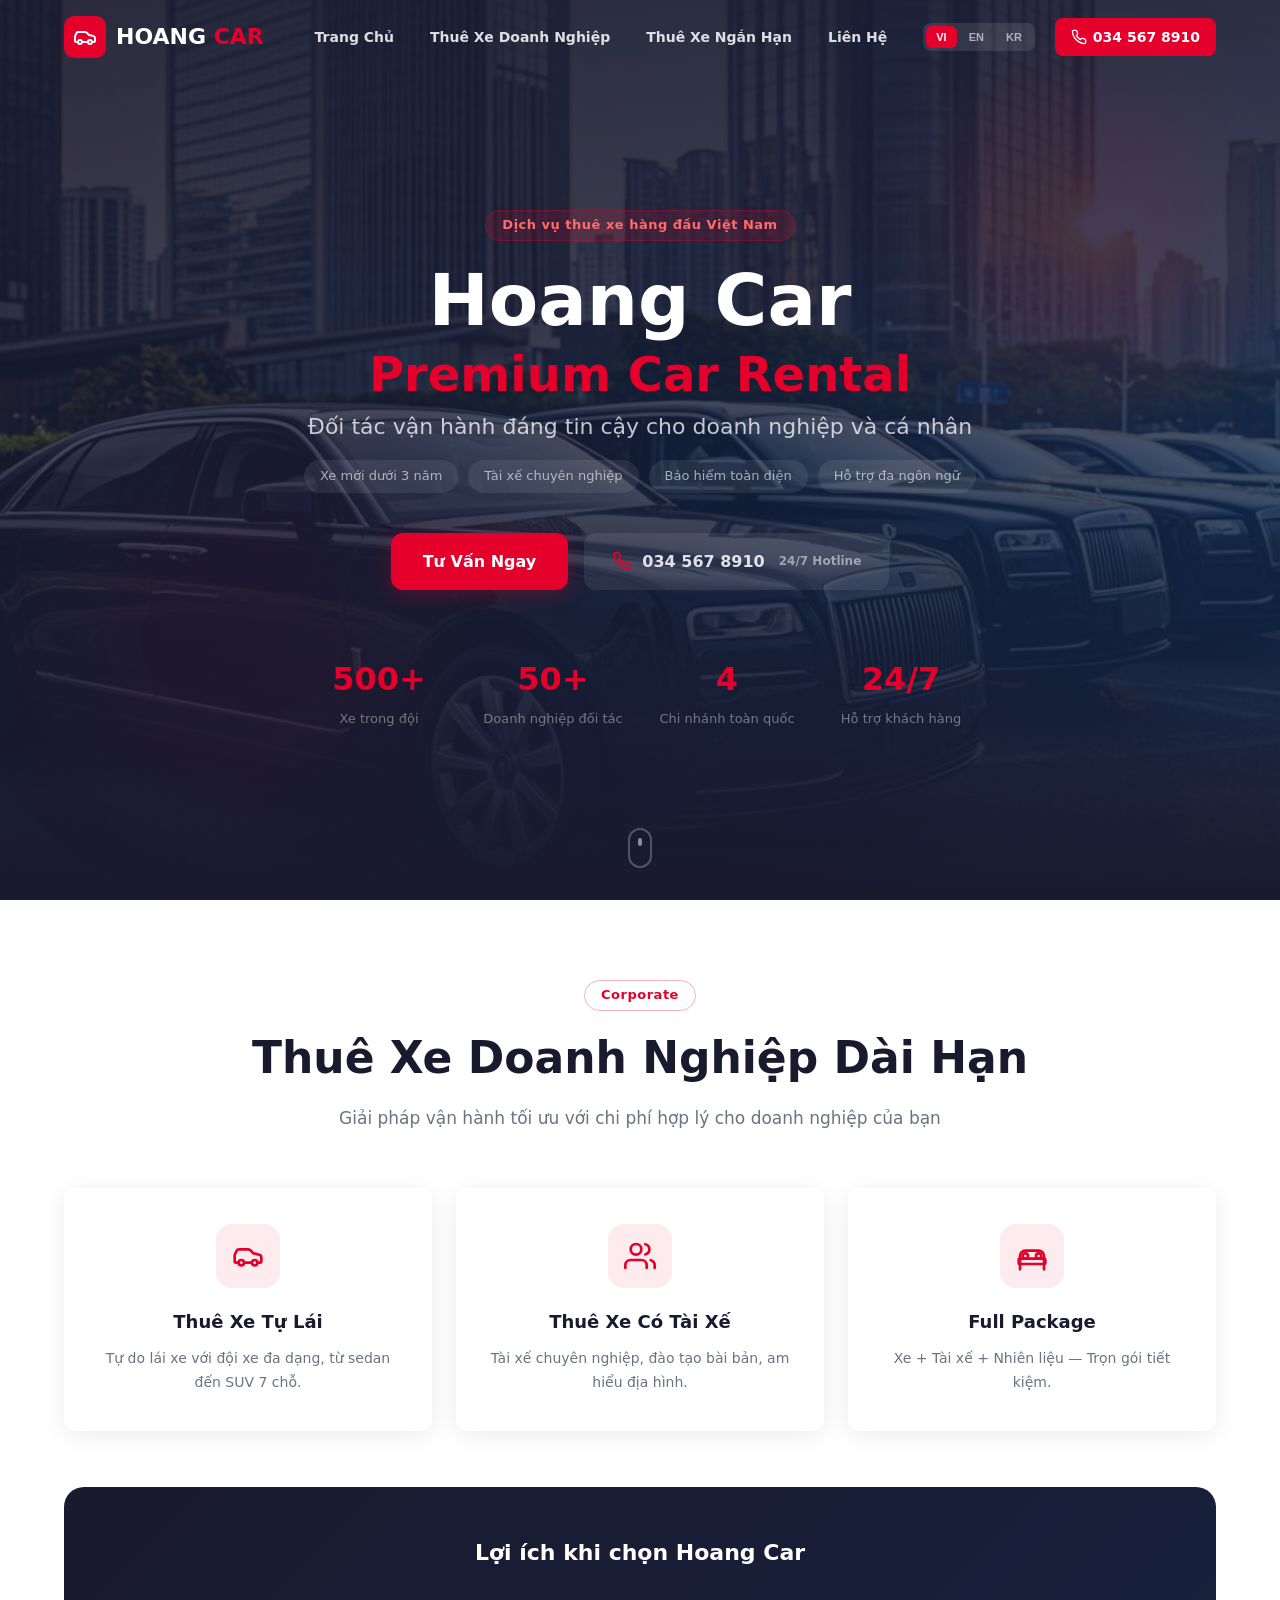
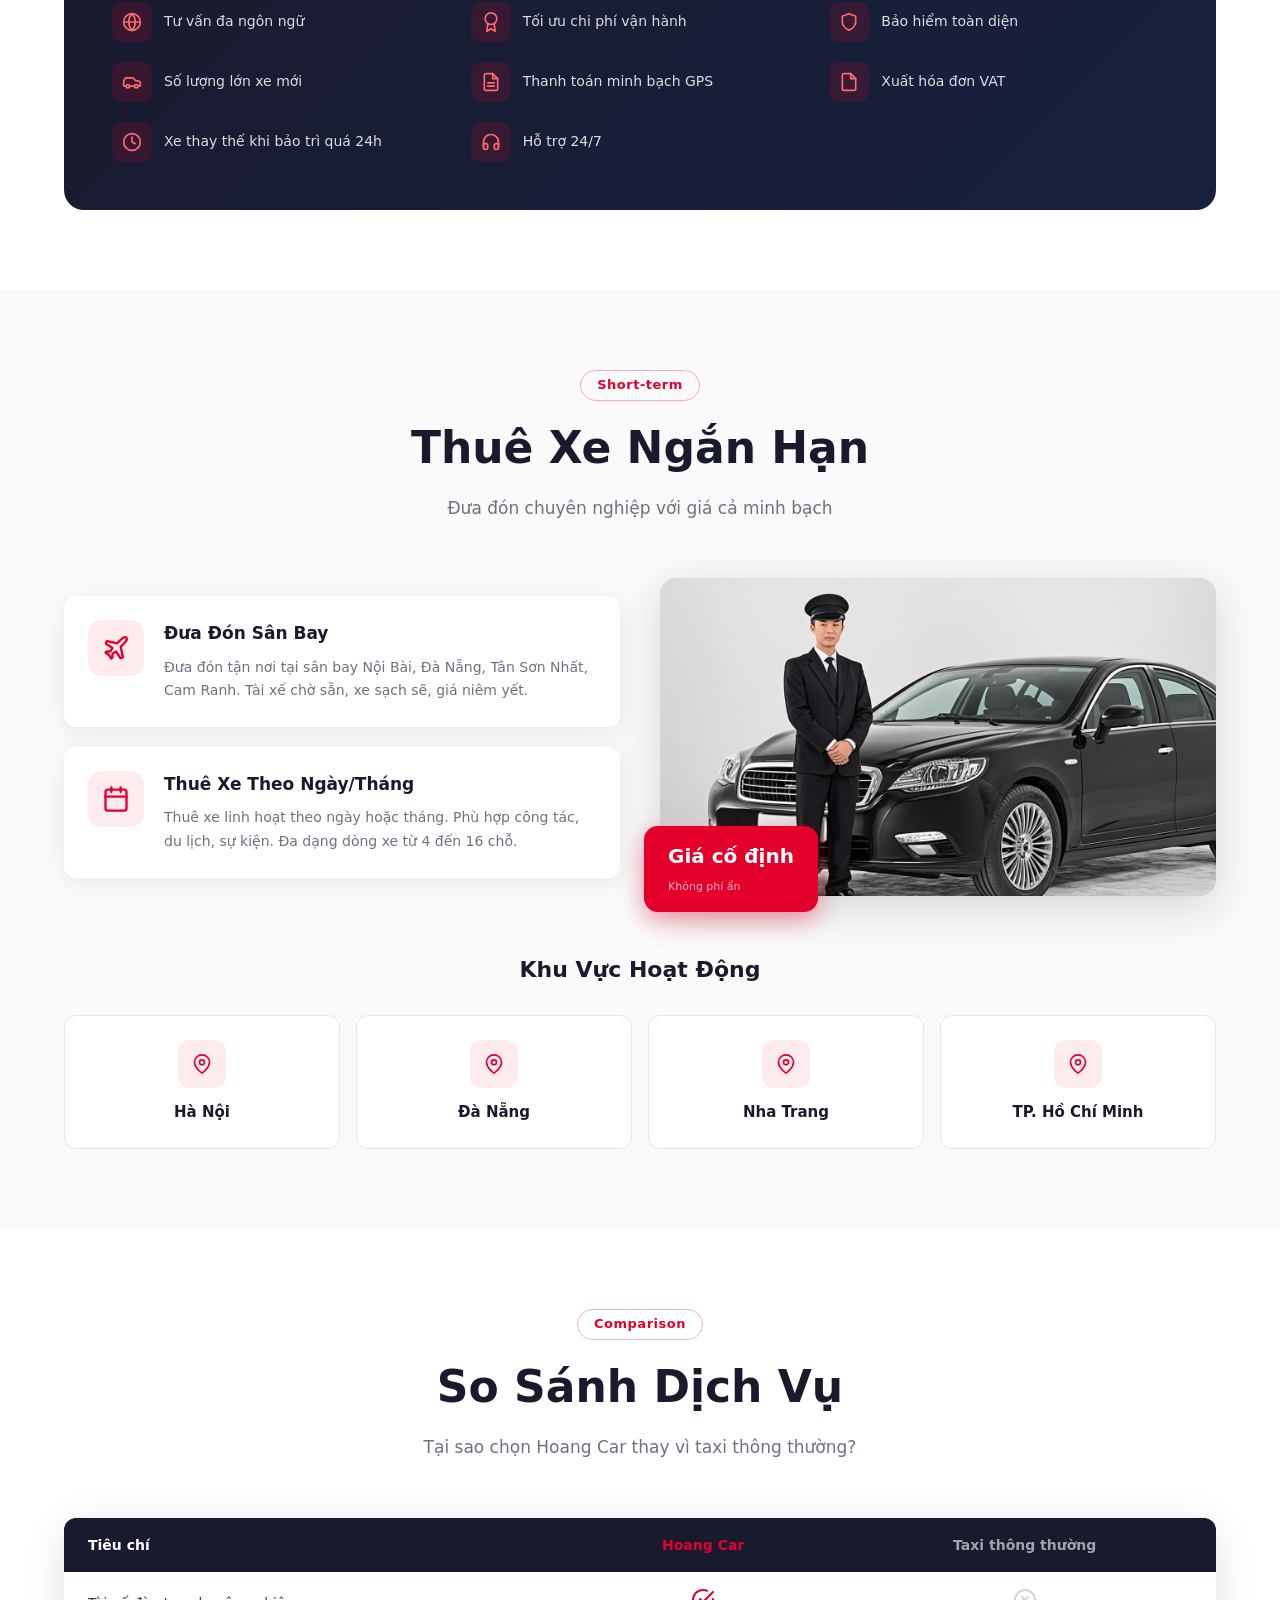
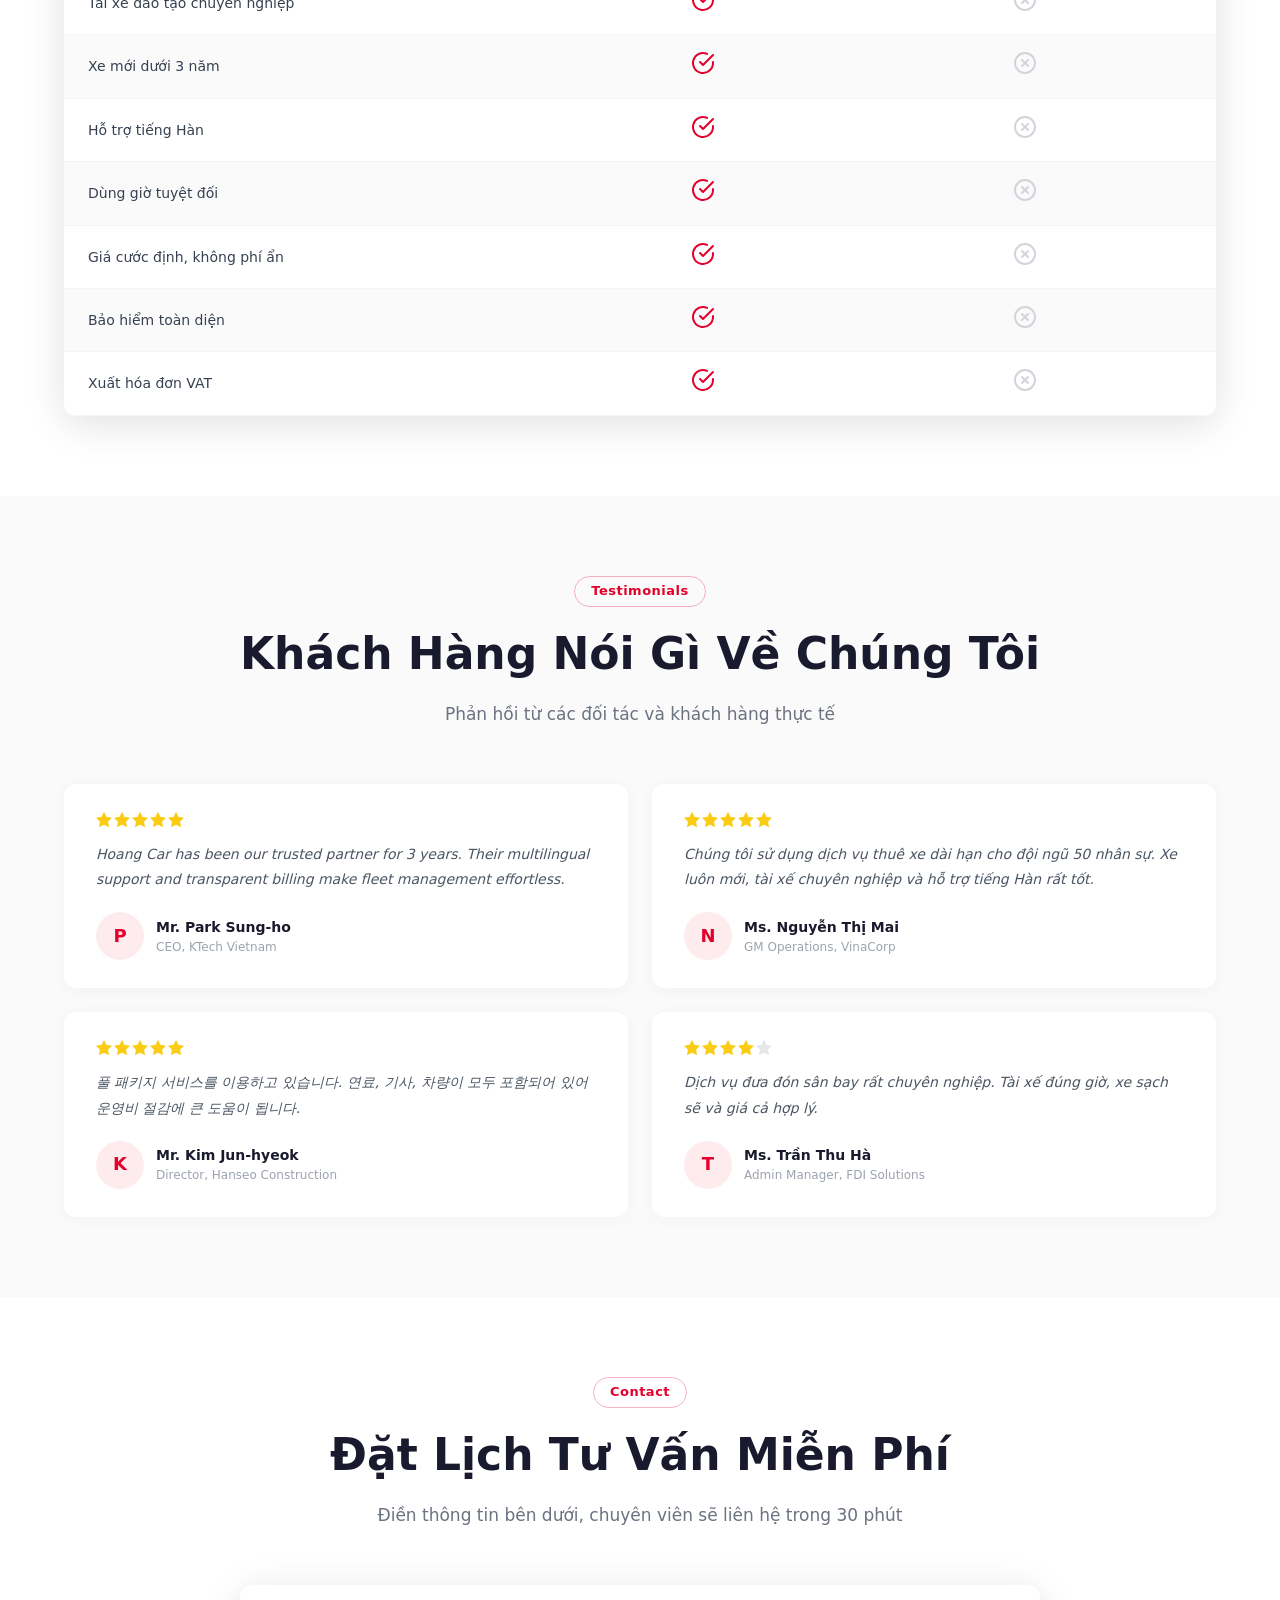
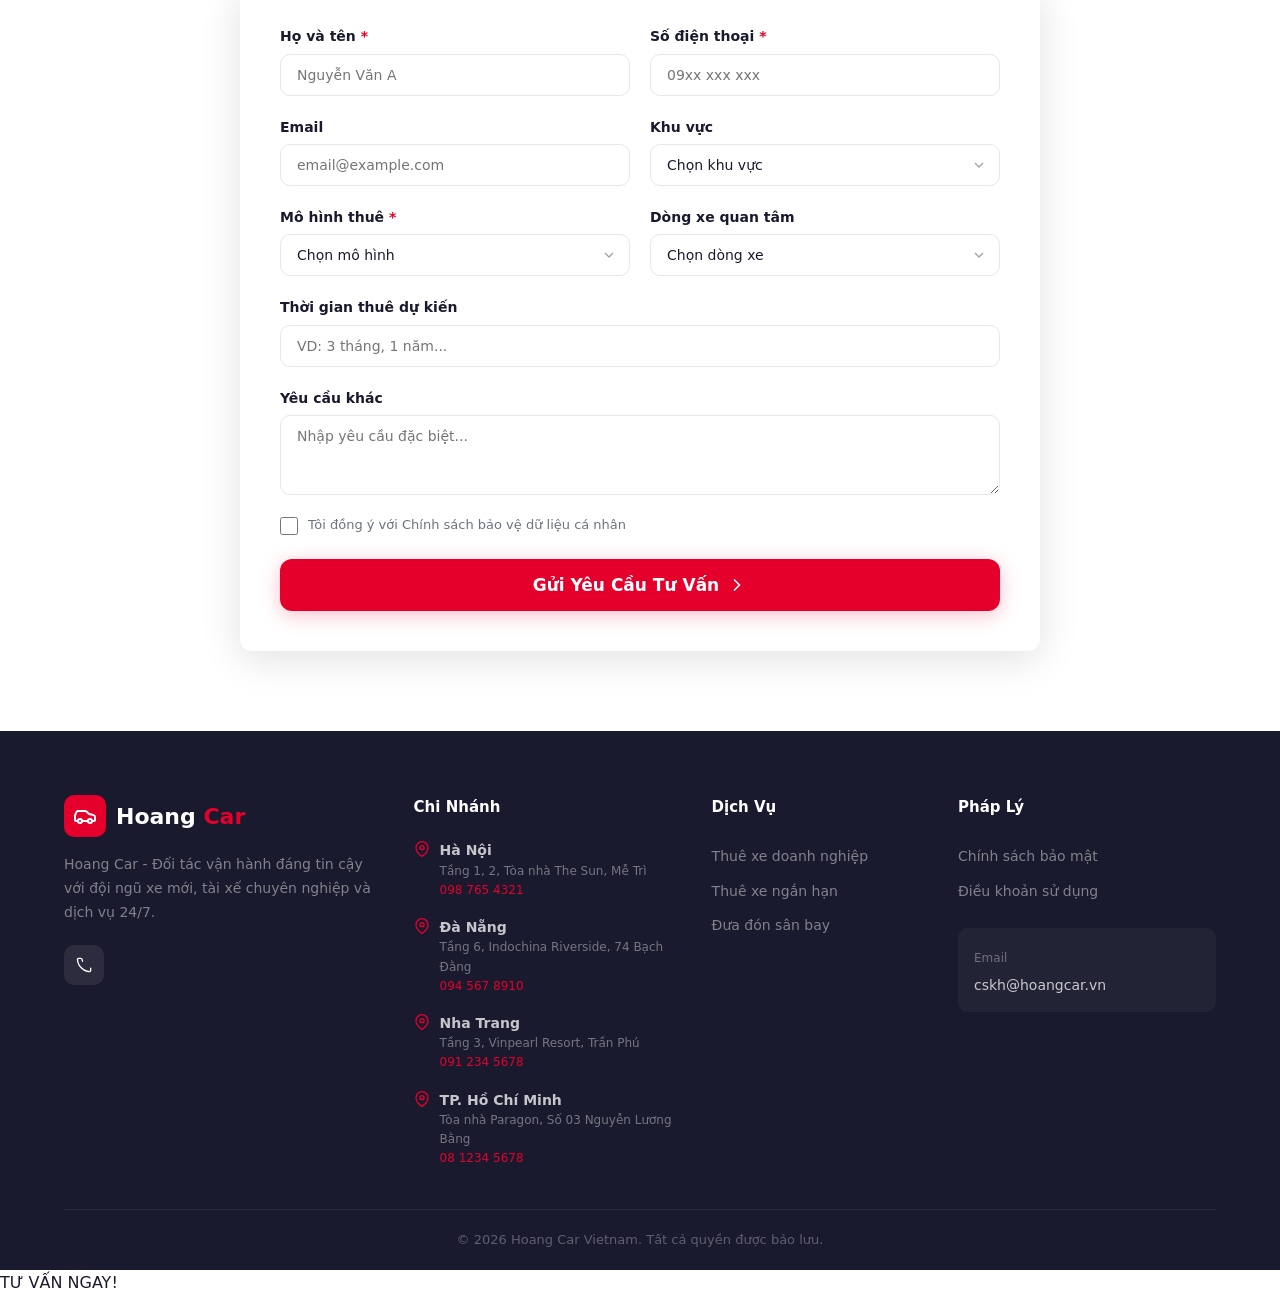
==== index.html @ a0058c01 "first commit" ====
<!DOCTYPE html>
<html lang="vi">
<head>
  <meta charset="UTF-8">
  <meta name="viewport" content="width=device-width, initial-scale=1.0">
  <title>Hoang Car - Dịch Vụ Thuê Xe Chuyên Nghiệp</title>
  <meta name="description" content="Hoang Car cung cấp dịch vụ thuê xe dài hạn và ngắn hạn chuyên nghiệp. Hỗ trợ đa ngôn ngữ, bảo hiểm toàn diện, xe mới dưới 3 năm.">
  <link rel="stylesheet" href="style.css">
</head>
<body>

  <!-- ========== HEADER ========== -->
  <header class="header">
    <div class="container">
      <div class="logo" onclick="window.scrollTo({top:0,behavior:'smooth'})">
        <div class="logo-icon">
          <svg viewBox="0 0 24 24" stroke-width="2" stroke-linecap="round" stroke-linejoin="round"><path d="M19 17h2c.6 0 1-.4 1-1v-3c0-.9-.7-1.7-1.5-1.9C18.7 10.6 16 10 16 10s-1.3-1.4-2.2-2.3c-.5-.4-1.1-.7-1.8-.7H5c-.6 0-1.1.4-1.4.9l-1.4 2.9A3.7 3.7 0 0 0 2 12v4c0 .6.4 1 1 1h2"/><circle cx="7" cy="17" r="2"/><path d="M9 17h6"/><circle cx="17" cy="17" r="2"/></svg>
        </div>
        <div class="logo-text">HOANG <span>CAR</span></div>
      </div>

      <nav class="nav">
        <a href="#hero" id="nav-home">Trang Chủ</a>
        <a href="#corporate" id="nav-corp">Thuê Xe Doanh Nghiệp</a>
        <a href="#short-term" id="nav-short">Thuê Xe Ngắn Hạn</a>
        <a href="#form-section" id="nav-contact">Liên Hệ</a>
        <div class="lang-switch">
          <button class="lang-btn active" data-lang="vi">VI</button>
          <button class="lang-btn" data-lang="en">EN</button>
          <button class="lang-btn" data-lang="kr">KR</button>
        </div>
        <a href="tel:0345678910" class="header-cta">
          <svg viewBox="0 0 24 24" stroke-width="2" stroke-linecap="round" stroke-linejoin="round"><path d="M22 16.92v3a2 2 0 0 1-2.18 2 19.79 19.79 0 0 1-8.63-3.07 19.5 19.5 0 0 1-6-6 19.79 19.79 0 0 1-3.07-8.67A2 2 0 0 1 4.11 2h3a2 2 0 0 1 2 1.72 12.84 12.84 0 0 0 .7 2.81 2 2 0 0 1-.45 2.11L8.09 9.91a16 16 0 0 0 6 6l1.27-1.27a2 2 0 0 1 2.11-.45 12.84 12.84 0 0 0 2.81.7A2 2 0 0 1 22 16.92z"/></svg>
          034 567 8910
        </a>
      </nav>

      <button class="mobile-toggle">
        <svg viewBox="0 0 24 24" stroke-width="2" stroke-linecap="round"><line x1="4" y1="6" x2="20" y2="6"/><line x1="4" y1="12" x2="20" y2="12"/><line x1="4" y1="18" x2="20" y2="18"/></svg>
      </button>
    </div>
    <div class="mobile-menu">
      <a href="#hero">Trang Chủ</a>
      <a href="#corporate">Thuê Xe Doanh Nghiệp</a>
      <a href="#short-term">Thuê Xe Ngắn Hạn</a>
      <a href="#form-section">Liên Hệ</a>
    </div>
  </header>

  <!-- ========== HERO ========== -->
  <section id="hero" class="hero">
    <div class="hero-bg" style="background-image:url('images/hero-bg.png')"></div>
    <div class="hero-overlay"></div>
    <div class="hero-circle1"></div>
    <div class="hero-circle2"></div>

    <div class="hero-content">
      <span class="badge" id="hero-badge">Dịch vụ thuê xe hàng đầu Việt Nam</span>

      <h1 id="hero-title">Hoang Car
        <span id="hero-title-sub">Premium Car Rental</span>
      </h1>

      <p class="subtitle" id="hero-subtitle">Đối tác vận hành đáng tin cậy cho doanh nghiệp và cá nhân</p>

      <div class="hero-tags">
        <span class="hero-tag hero-tag-1">
          <svg viewBox="0 0 24 24" stroke-width="2" stroke-linecap="round" stroke-linejoin="round"><path d="M22 11.08V12a10 10 0 1 1-5.93-9.14"/><polyline points="22 4 12 14.01 9 11.01"/></svg>
          Xe mới dưới 3 năm
        </span>
        <span class="hero-tag hero-tag-2">
          <svg viewBox="0 0 24 24" stroke-width="2" stroke-linecap="round" stroke-linejoin="round"><path d="M22 11.08V12a10 10 0 1 1-5.93-9.14"/><polyline points="22 4 12 14.01 9 11.01"/></svg>
          Tài xế chuyên nghiệp
        </span>
        <span class="hero-tag hero-tag-3">
          <svg viewBox="0 0 24 24" stroke-width="2" stroke-linecap="round" stroke-linejoin="round"><path d="M22 11.08V12a10 10 0 1 1-5.93-9.14"/><polyline points="22 4 12 14.01 9 11.01"/></svg>
          Bảo hiểm toàn diện
        </span>
        <span class="hero-tag hero-tag-4">
          <svg viewBox="0 0 24 24" stroke-width="2" stroke-linecap="round" stroke-linejoin="round"><path d="M22 11.08V12a10 10 0 1 1-5.93-9.14"/><polyline points="22 4 12 14.01 9 11.01"/></svg>
          Hỗ trợ đa ngôn ngữ
        </span>
      </div>

      <div class="hero-ctas">
        <a href="#form-section" class="btn btn-red" id="hero-cta">
          Tư Vấn Ngay
          <svg width="20" height="20" viewBox="0 0 24 24" fill="none" stroke="currentColor" stroke-width="2" stroke-linecap="round" stroke-linejoin="round"><polyline points="9 18 15 12 9 6"/></svg>
        </a>
        <a href="tel:0345678910" class="hero-phone">
          <svg viewBox="0 0 24 24" stroke-width="2" stroke-linecap="round" stroke-linejoin="round"><path d="M22 16.92v3a2 2 0 0 1-2.18 2 19.79 19.79 0 0 1-8.63-3.07 19.5 19.5 0 0 1-6-6 19.79 19.79 0 0 1-3.07-8.67A2 2 0 0 1 4.11 2h3a2 2 0 0 1 2 1.72 12.84 12.84 0 0 0 .7 2.81 2 2 0 0 1-.45 2.11L8.09 9.91a16 16 0 0 0 6 6l1.27-1.27a2 2 0 0 1 2.11-.45 12.84 12.84 0 0 0 2.81.7A2 2 0 0 1 22 16.92z"/></svg>
          034 567 8910
          <small id="hero-hotline-label">(24/7 Hotline)</small>
        </a>
      </div>

      <div class="stats">
        <div class="stat"><div class="stat-value stat-1-val">500+</div><div class="stat-label stat-1-label">Xe trong đội</div></div>
        <div class="stat"><div class="stat-value stat-2-val">50+</div><div class="stat-label stat-2-label">Doanh nghiệp đối tác</div></div>
        <div class="stat"><div class="stat-value stat-3-val">4</div><div class="stat-label stat-3-label">Chi nhánh toàn quốc</div></div>
        <div class="stat"><div class="stat-value stat-4-val">24/7</div><div class="stat-label stat-4-label">Hỗ trợ khách hàng</div></div>
      </div>
    </div>

    <div class="scroll-indicator">
      <div class="mouse"><div class="wheel"></div></div>
    </div>
  </section>

  <!-- ========== CORPORATE RENTAL ========== -->
  <section id="corporate" class="section">
    <div class="container">
      <div class="section-header fade-up">
        <span class="badge" id="corp-badge">Corporate</span>
        <h2 id="corp-title">Thuê Xe Doanh Nghiệp Dài Hạn</h2>
        <p id="corp-subtitle">Giải pháp vận hành tối ưu với chi phí hợp lý cho doanh nghiệp của bạn</p>
      </div>

      <div class="rental-types">
        <div class="type-card fade-up">
          <div class="type-icon">
            <svg viewBox="0 0 24 24" stroke-width="2" stroke-linecap="round" stroke-linejoin="round"><path d="M19 17h2c.6 0 1-.4 1-1v-3c0-.9-.7-1.7-1.5-1.9C18.7 10.6 16 10 16 10s-1.3-1.4-2.2-2.3c-.5-.4-1.1-.7-1.8-.7H5c-.6 0-1.1.4-1.4.9l-1.4 2.9A3.7 3.7 0 0 0 2 12v4c0 .6.4 1 1 1h2"/><circle cx="7" cy="17" r="2"/><path d="M9 17h6"/><circle cx="17" cy="17" r="2"/></svg>
          </div>
          <h3 id="type1-title">Thuê Xe Tự Lái</h3>
          <p id="type1-desc">Tự do lái xe với đội xe đa dạng, từ sedan đến SUV 7 chỗ.</p>
        </div>
        <div class="type-card fade-up">
          <div class="type-icon">
            <svg viewBox="0 0 24 24" stroke-width="2" stroke-linecap="round" stroke-linejoin="round"><path d="M17 21v-2a4 4 0 0 0-4-4H5a4 4 0 0 0-4 4v2"/><circle cx="9" cy="7" r="4"/><path d="M23 21v-2a4 4 0 0 0-3-3.87"/><path d="M16 3.13a4 4 0 0 1 0 7.75"/></svg>
          </div>
          <h3 id="type2-title">Thuê Xe Có Tài Xế</h3>
          <p id="type2-desc">Tài xế chuyên nghiệp, đào tạo bài bản, am hiểu địa hình.</p>
        </div>
        <div class="type-card fade-up">
          <div class="type-icon">
            <svg viewBox="0 0 24 24" stroke-width="2" stroke-linecap="round" stroke-linejoin="round"><path d="M3 22V12a4 4 0 0 1 4-4h10a4 4 0 0 1 4 4v10"/><rect x="2" y="14" width="20" height="4" rx="1"/><circle cx="7" cy="12" r="2"/><circle cx="17" cy="12" r="2"/></svg>
          </div>
          <h3 id="type3-title">Full Package</h3>
          <p id="type3-desc">Xe + Tài xế + Nhiên liệu — Trọn gói tiết kiệm.</p>
        </div>
      </div>

      <div class="benefits-box fade-up">
        <h3 id="benefits-title">Lợi ích khi chọn Hoang Car</h3>
        <div class="benefits-grid">
          <div class="benefit-item"><div class="benefit-icon"><svg viewBox="0 0 24 24" stroke-width="2" stroke-linecap="round" stroke-linejoin="round"><circle cx="12" cy="12" r="10"/><line x1="2" y1="12" x2="22" y2="12"/><path d="M12 2a15.3 15.3 0 0 1 4 10 15.3 15.3 0 0 1-4 10 15.3 15.3 0 0 1-4-10 15.3 15.3 0 0 1 4-10z"/></svg></div><span class="benefit-text">Tư vấn đa ngôn ngữ</span></div>
          <div class="benefit-item"><div class="benefit-icon"><svg viewBox="0 0 24 24" stroke-width="2" stroke-linecap="round" stroke-linejoin="round"><circle cx="12" cy="8" r="7"/><polyline points="8.21 13.89 7 23 12 20 17 23 15.79 13.88"/></svg></div><span class="benefit-text">Tối ưu chi phí vận hành</span></div>
          <div class="benefit-item"><div class="benefit-icon"><svg viewBox="0 0 24 24" stroke-width="2" stroke-linecap="round" stroke-linejoin="round"><path d="M12 22s8-4 8-10V5l-8-3-8 3v7c0 6 8 10 8 10z"/></svg></div><span class="benefit-text">Bảo hiểm toàn diện</span></div>
          <div class="benefit-item"><div class="benefit-icon"><svg viewBox="0 0 24 24" stroke-width="2" stroke-linecap="round" stroke-linejoin="round"><path d="M19 17h2c.6 0 1-.4 1-1v-3c0-.9-.7-1.7-1.5-1.9C18.7 10.6 16 10 16 10s-1.3-1.4-2.2-2.3c-.5-.4-1.1-.7-1.8-.7H5c-.6 0-1.1.4-1.4.9l-1.4 2.9A3.7 3.7 0 0 0 2 12v4c0 .6.4 1 1 1h2"/><circle cx="7" cy="17" r="2"/><path d="M9 17h6"/><circle cx="17" cy="17" r="2"/></svg></div><span class="benefit-text">Số lượng lớn xe mới</span></div>
          <div class="benefit-item"><div class="benefit-icon"><svg viewBox="0 0 24 24" stroke-width="2" stroke-linecap="round" stroke-linejoin="round"><path d="M14 2H6a2 2 0 0 0-2 2v16a2 2 0 0 0 2 2h12a2 2 0 0 0 2-2V8z"/><polyline points="14 2 14 8 20 8"/><line x1="16" y1="13" x2="8" y2="13"/><line x1="16" y1="17" x2="8" y2="17"/></svg></div><span class="benefit-text">Thanh toán minh bạch GPS</span></div>
          <div class="benefit-item"><div class="benefit-icon"><svg viewBox="0 0 24 24" stroke-width="2" stroke-linecap="round" stroke-linejoin="round"><path d="M14 2H6a2 2 0 0 0-2 2v16a2 2 0 0 0 2 2h12a2 2 0 0 0 2-2V8z"/><polyline points="14 2 14 8 20 8"/></svg></div><span class="benefit-text">Xuất hóa đơn VAT</span></div>
          <div class="benefit-item"><div class="benefit-icon"><svg viewBox="0 0 24 24" stroke-width="2" stroke-linecap="round" stroke-linejoin="round"><circle cx="12" cy="12" r="10"/><polyline points="12 6 12 12 16 14"/></svg></div><span class="benefit-text">Xe thay thế khi bảo trì quá 24h</span></div>
          <div class="benefit-item"><div class="benefit-icon"><svg viewBox="0 0 24 24" stroke-width="2" stroke-linecap="round" stroke-linejoin="round"><path d="M3 18v-6a9 9 0 0 1 18 0v6"/><path d="M21 19a2 2 0 0 1-2 2h-1a2 2 0 0 1-2-2v-3a2 2 0 0 1 2-2h3zM3 19a2 2 0 0 0 2 2h1a2 2 0 0 0 2-2v-3a2 2 0 0 0-2-2H3z"/></svg></div><span class="benefit-text">Hỗ trợ 24/7</span></div>
        </div>
      </div>
    </div>
  </section>

  <!-- ========== SHORT-TERM RENTAL ========== -->
  <section id="short-term" class="section-alt">
    <div class="container">
      <div class="section-header fade-up">
        <span class="badge" id="short-badge">Short-term</span>
        <h2 id="short-title">Thuê Xe Ngắn Hạn</h2>
        <p id="short-subtitle">Đưa đón chuyên nghiệp với giá cả minh bạch</p>
      </div>

      <div class="short-grid">
        <div class="short-cards">
          <div class="short-card fade-up">
            <div class="short-card-icon">
              <svg viewBox="0 0 24 24" stroke-width="2" stroke-linecap="round" stroke-linejoin="round"><path d="M17.8 19.2 16 11l3.5-3.5C21 6 21.5 4 21 3c-1-.5-3 0-4.5 1.5L13 8 4.8 6.2c-.5-.1-.9.1-1.1.5l-.3.5c-.2.5-.1 1 .3 1.3L9 12l-2 3H4l-1 1 3 2 2 3 1-1v-3l3-2 3.5 5.3c.3.4.8.5 1.3.3l.5-.2c.4-.3.6-.7.5-1.2z"/></svg>
            </div>
            <div>
              <h3 id="s1-title">Đưa Đón Sân Bay</h3>
              <p id="s1-desc">Đưa đón tận nơi tại sân bay Nội Bài, Đà Nẵng, Tân Sơn Nhất, Cam Ranh. Tài xế chờ sẵn, xe sạch sẽ, giá niêm yết.</p>
            </div>
          </div>
          <div class="short-card fade-up">
            <div class="short-card-icon">
              <svg viewBox="0 0 24 24" stroke-width="2" stroke-linecap="round" stroke-linejoin="round"><rect x="3" y="4" width="18" height="18" rx="2" ry="2"/><line x1="16" y1="2" x2="16" y2="6"/><line x1="8" y1="2" x2="8" y2="6"/><line x1="3" y1="10" x2="21" y2="10"/></svg>
            </div>
            <div>
              <h3 id="s2-title">Thuê Xe Theo Ngày/Tháng</h3>
              <p id="s2-desc">Thuê xe linh hoạt theo ngày hoặc tháng. Phù hợp công tác, du lịch, sự kiện. Đa dạng dòng xe từ 4 đến 16 chỗ.</p>
            </div>
          </div>
        </div>
        <div class="short-image fade-up">
          <img src="images/shortterm-rental.png" alt="Short-term rental service">
          <div class="short-image-badge">
            <strong class="img-badge-strong">Giá cố định</strong>
            <small class="img-badge-small">Không phí ẩn</small>
          </div>
        </div>
      </div>

      <div class="fade-up">
        <h3 class="areas-title" id="areas-title">Khu Vực Hoạt Động</h3>
        <div class="areas-grid">
          <div class="area-card">
            <div class="area-icon"><svg viewBox="0 0 24 24" stroke-width="2" stroke-linecap="round" stroke-linejoin="round"><path d="M21 10c0 7-9 13-9 13s-9-6-9-13a9 9 0 0 1 18 0z"/><circle cx="12" cy="10" r="3"/></svg></div>
            <p id="area-1">Hà Nội</p>
          </div>
          <div class="area-card">
            <div class="area-icon"><svg viewBox="0 0 24 24" stroke-width="2" stroke-linecap="round" stroke-linejoin="round"><path d="M21 10c0 7-9 13-9 13s-9-6-9-13a9 9 0 0 1 18 0z"/><circle cx="12" cy="10" r="3"/></svg></div>
            <p id="area-2">Đà Nẵng</p>
          </div>
          <div class="area-card">
            <div class="area-icon"><svg viewBox="0 0 24 24" stroke-width="2" stroke-linecap="round" stroke-linejoin="round"><path d="M21 10c0 7-9 13-9 13s-9-6-9-13a9 9 0 0 1 18 0z"/><circle cx="12" cy="10" r="3"/></svg></div>
            <p id="area-3">Nha Trang</p>
          </div>
          <div class="area-card">
            <div class="area-icon"><svg viewBox="0 0 24 24" stroke-width="2" stroke-linecap="round" stroke-linejoin="round"><path d="M21 10c0 7-9 13-9 13s-9-6-9-13a9 9 0 0 1 18 0z"/><circle cx="12" cy="10" r="3"/></svg></div>
            <p id="area-4">TP. Hồ Chí Minh</p>
          </div>
        </div>
      </div>
    </div>
  </section>

  <!-- ========== COMPARISON TABLE ========== -->
  <section id="comparison" class="section">
    <div class="container">
      <div class="section-header fade-up">
        <span class="badge" id="cmp-badge">Comparison</span>
        <h2 id="cmp-title">So Sánh Dịch Vụ</h2>
        <p id="cmp-subtitle">Tại sao chọn Hoang Car thay vì taxi thông thường?</p>
      </div>

      <div class="compare-table fade-up">
        <table>
          <thead>
            <tr>
              <th id="th-feat">Tiêu chí</th>
              <th id="th-lotte">Hoang Car</th>
              <th id="th-taxi">Taxi thông thường</th>
            </tr>
          </thead>
          <tbody>
            <tr><td class="feat-text">Tài xế đào tạo chuyên nghiệp</td><td><svg class="check" width="24" height="24" viewBox="0 0 24 24" fill="none" stroke="currentColor" stroke-width="2" stroke-linecap="round" stroke-linejoin="round"><path d="M22 11.08V12a10 10 0 1 1-5.93-9.14"/><polyline points="22 4 12 14.01 9 11.01"/></svg></td><td><svg class="cross" width="24" height="24" viewBox="0 0 24 24" fill="none" stroke="currentColor" stroke-width="2" stroke-linecap="round" stroke-linejoin="round"><circle cx="12" cy="12" r="10"/><line x1="15" y1="9" x2="9" y2="15"/><line x1="9" y1="9" x2="15" y2="15"/></svg></td></tr>
            <tr><td class="feat-text">Xe mới dưới 3 năm</td><td><svg class="check" width="24" height="24" viewBox="0 0 24 24" fill="none" stroke="currentColor" stroke-width="2" stroke-linecap="round" stroke-linejoin="round"><path d="M22 11.08V12a10 10 0 1 1-5.93-9.14"/><polyline points="22 4 12 14.01 9 11.01"/></svg></td><td><svg class="cross" width="24" height="24" viewBox="0 0 24 24" fill="none" stroke="currentColor" stroke-width="2" stroke-linecap="round" stroke-linejoin="round"><circle cx="12" cy="12" r="10"/><line x1="15" y1="9" x2="9" y2="15"/><line x1="9" y1="9" x2="15" y2="15"/></svg></td></tr>
            <tr><td class="feat-text">Hỗ trợ tiếng Hàn</td><td><svg class="check" width="24" height="24" viewBox="0 0 24 24" fill="none" stroke="currentColor" stroke-width="2" stroke-linecap="round" stroke-linejoin="round"><path d="M22 11.08V12a10 10 0 1 1-5.93-9.14"/><polyline points="22 4 12 14.01 9 11.01"/></svg></td><td><svg class="cross" width="24" height="24" viewBox="0 0 24 24" fill="none" stroke="currentColor" stroke-width="2" stroke-linecap="round" stroke-linejoin="round"><circle cx="12" cy="12" r="10"/><line x1="15" y1="9" x2="9" y2="15"/><line x1="9" y1="9" x2="15" y2="15"/></svg></td></tr>
            <tr><td class="feat-text">Dùng giờ tuyệt đối</td><td><svg class="check" width="24" height="24" viewBox="0 0 24 24" fill="none" stroke="currentColor" stroke-width="2" stroke-linecap="round" stroke-linejoin="round"><path d="M22 11.08V12a10 10 0 1 1-5.93-9.14"/><polyline points="22 4 12 14.01 9 11.01"/></svg></td><td><svg class="cross" width="24" height="24" viewBox="0 0 24 24" fill="none" stroke="currentColor" stroke-width="2" stroke-linecap="round" stroke-linejoin="round"><circle cx="12" cy="12" r="10"/><line x1="15" y1="9" x2="9" y2="15"/><line x1="9" y1="9" x2="15" y2="15"/></svg></td></tr>
            <tr><td class="feat-text">Giá cước định, không phí ẩn</td><td><svg class="check" width="24" height="24" viewBox="0 0 24 24" fill="none" stroke="currentColor" stroke-width="2" stroke-linecap="round" stroke-linejoin="round"><path d="M22 11.08V12a10 10 0 1 1-5.93-9.14"/><polyline points="22 4 12 14.01 9 11.01"/></svg></td><td><svg class="cross" width="24" height="24" viewBox="0 0 24 24" fill="none" stroke="currentColor" stroke-width="2" stroke-linecap="round" stroke-linejoin="round"><circle cx="12" cy="12" r="10"/><line x1="15" y1="9" x2="9" y2="15"/><line x1="9" y1="9" x2="15" y2="15"/></svg></td></tr>
            <tr><td class="feat-text">Bảo hiểm toàn diện</td><td><svg class="check" width="24" height="24" viewBox="0 0 24 24" fill="none" stroke="currentColor" stroke-width="2" stroke-linecap="round" stroke-linejoin="round"><path d="M22 11.08V12a10 10 0 1 1-5.93-9.14"/><polyline points="22 4 12 14.01 9 11.01"/></svg></td><td><svg class="cross" width="24" height="24" viewBox="0 0 24 24" fill="none" stroke="currentColor" stroke-width="2" stroke-linecap="round" stroke-linejoin="round"><circle cx="12" cy="12" r="10"/><line x1="15" y1="9" x2="9" y2="15"/><line x1="9" y1="9" x2="15" y2="15"/></svg></td></tr>
            <tr><td class="feat-text">Xuất hóa đơn VAT</td><td><svg class="check" width="24" height="24" viewBox="0 0 24 24" fill="none" stroke="currentColor" stroke-width="2" stroke-linecap="round" stroke-linejoin="round"><path d="M22 11.08V12a10 10 0 1 1-5.93-9.14"/><polyline points="22 4 12 14.01 9 11.01"/></svg></td><td><svg class="cross" width="24" height="24" viewBox="0 0 24 24" fill="none" stroke="currentColor" stroke-width="2" stroke-linecap="round" stroke-linejoin="round"><circle cx="12" cy="12" r="10"/><line x1="15" y1="9" x2="9" y2="15"/><line x1="9" y1="9" x2="15" y2="15"/></svg></td></tr>
          </tbody>
        </table>
      </div>
    </div>
  </section>

  <!-- ========== TESTIMONIALS ========== -->
  <section id="testimonials" class="section-alt">
    <div class="container">
      <div class="section-header fade-up">
        <span class="badge" id="test-badge">Testimonials</span>
        <h2 id="test-title">Khách Hàng Nói Gì Về Chúng Tôi</h2>
        <p id="test-subtitle">Phản hồi từ các đối tác và khách hàng thực tế</p>
      </div>

      <div class="testimonials-grid">
        <div class="testimonial-card fade-up">
          <div class="stars">
            <svg class="star-filled" viewBox="0 0 24 24" stroke-width="2"><polygon points="12 2 15.09 8.26 22 9.27 17 14.14 18.18 21.02 12 17.77 5.82 21.02 7 14.14 2 9.27 8.91 8.26 12 2"/></svg>
            <svg class="star-filled" viewBox="0 0 24 24" stroke-width="2"><polygon points="12 2 15.09 8.26 22 9.27 17 14.14 18.18 21.02 12 17.77 5.82 21.02 7 14.14 2 9.27 8.91 8.26 12 2"/></svg>
            <svg class="star-filled" viewBox="0 0 24 24" stroke-width="2"><polygon points="12 2 15.09 8.26 22 9.27 17 14.14 18.18 21.02 12 17.77 5.82 21.02 7 14.14 2 9.27 8.91 8.26 12 2"/></svg>
            <svg class="star-filled" viewBox="0 0 24 24" stroke-width="2"><polygon points="12 2 15.09 8.26 22 9.27 17 14.14 18.18 21.02 12 17.77 5.82 21.02 7 14.14 2 9.27 8.91 8.26 12 2"/></svg>
            <svg class="star-filled" viewBox="0 0 24 24" stroke-width="2"><polygon points="12 2 15.09 8.26 22 9.27 17 14.14 18.18 21.02 12 17.77 5.82 21.02 7 14.14 2 9.27 8.91 8.26 12 2"/></svg>
          </div>
          <blockquote class="test-quote">Hoang Car has been our trusted partner for 3 years. Their multilingual support and transparent billing make fleet management effortless.</blockquote>
          <div class="testimonial-author">
            <div class="author-avatar">P</div>
            <div><div class="author-name test-name">Mr. Park Sung-ho</div><div class="author-title test-title-text">CEO, KTech Vietnam</div></div>
          </div>
        </div>

        <div class="testimonial-card fade-up">
          <div class="stars">
            <svg class="star-filled" viewBox="0 0 24 24" stroke-width="2"><polygon points="12 2 15.09 8.26 22 9.27 17 14.14 18.18 21.02 12 17.77 5.82 21.02 7 14.14 2 9.27 8.91 8.26 12 2"/></svg>
            <svg class="star-filled" viewBox="0 0 24 24" stroke-width="2"><polygon points="12 2 15.09 8.26 22 9.27 17 14.14 18.18 21.02 12 17.77 5.82 21.02 7 14.14 2 9.27 8.91 8.26 12 2"/></svg>
            <svg class="star-filled" viewBox="0 0 24 24" stroke-width="2"><polygon points="12 2 15.09 8.26 22 9.27 17 14.14 18.18 21.02 12 17.77 5.82 21.02 7 14.14 2 9.27 8.91 8.26 12 2"/></svg>
            <svg class="star-filled" viewBox="0 0 24 24" stroke-width="2"><polygon points="12 2 15.09 8.26 22 9.27 17 14.14 18.18 21.02 12 17.77 5.82 21.02 7 14.14 2 9.27 8.91 8.26 12 2"/></svg>
            <svg class="star-filled" viewBox="0 0 24 24" stroke-width="2"><polygon points="12 2 15.09 8.26 22 9.27 17 14.14 18.18 21.02 12 17.77 5.82 21.02 7 14.14 2 9.27 8.91 8.26 12 2"/></svg>
          </div>
          <blockquote class="test-quote">Chúng tôi sử dụng dịch vụ thuê xe dài hạn cho đội ngũ 50 nhân sự. Xe luôn mới, tài xế chuyên nghiệp và hỗ trợ tiếng Hàn rất tốt.</blockquote>
          <div class="testimonial-author">
            <div class="author-avatar">N</div>
            <div><div class="author-name test-name">Ms. Nguyễn Thị Mai</div><div class="author-title test-title-text">GM Operations, VinaCorp</div></div>
          </div>
        </div>

        <div class="testimonial-card fade-up">
          <div class="stars">
            <svg class="star-filled" viewBox="0 0 24 24" stroke-width="2"><polygon points="12 2 15.09 8.26 22 9.27 17 14.14 18.18 21.02 12 17.77 5.82 21.02 7 14.14 2 9.27 8.91 8.26 12 2"/></svg>
            <svg class="star-filled" viewBox="0 0 24 24" stroke-width="2"><polygon points="12 2 15.09 8.26 22 9.27 17 14.14 18.18 21.02 12 17.77 5.82 21.02 7 14.14 2 9.27 8.91 8.26 12 2"/></svg>
            <svg class="star-filled" viewBox="0 0 24 24" stroke-width="2"><polygon points="12 2 15.09 8.26 22 9.27 17 14.14 18.18 21.02 12 17.77 5.82 21.02 7 14.14 2 9.27 8.91 8.26 12 2"/></svg>
            <svg class="star-filled" viewBox="0 0 24 24" stroke-width="2"><polygon points="12 2 15.09 8.26 22 9.27 17 14.14 18.18 21.02 12 17.77 5.82 21.02 7 14.14 2 9.27 8.91 8.26 12 2"/></svg>
            <svg class="star-filled" viewBox="0 0 24 24" stroke-width="2"><polygon points="12 2 15.09 8.26 22 9.27 17 14.14 18.18 21.02 12 17.77 5.82 21.02 7 14.14 2 9.27 8.91 8.26 12 2"/></svg>
          </div>
          <blockquote class="test-quote">풀 패키지 서비스를 이용하고 있습니다. 연료, 기사, 차량이 모두 포함되어 있어 운영비 절감에 큰 도움이 됩니다. 강력 추천합니다!</blockquote>
          <div class="testimonial-author">
            <div class="author-avatar">K</div>
            <div><div class="author-name test-name">Mr. Kim Jun-hyeok</div><div class="author-title test-title-text">Director, Hanseo Construction</div></div>
          </div>
        </div>

        <div class="testimonial-card fade-up">
          <div class="stars">
            <svg class="star-filled" viewBox="0 0 24 24" stroke-width="2"><polygon points="12 2 15.09 8.26 22 9.27 17 14.14 18.18 21.02 12 17.77 5.82 21.02 7 14.14 2 9.27 8.91 8.26 12 2"/></svg>
            <svg class="star-filled" viewBox="0 0 24 24" stroke-width="2"><polygon points="12 2 15.09 8.26 22 9.27 17 14.14 18.18 21.02 12 17.77 5.82 21.02 7 14.14 2 9.27 8.91 8.26 12 2"/></svg>
            <svg class="star-filled" viewBox="0 0 24 24" stroke-width="2"><polygon points="12 2 15.09 8.26 22 9.27 17 14.14 18.18 21.02 12 17.77 5.82 21.02 7 14.14 2 9.27 8.91 8.26 12 2"/></svg>
            <svg class="star-filled" viewBox="0 0 24 24" stroke-width="2"><polygon points="12 2 15.09 8.26 22 9.27 17 14.14 18.18 21.02 12 17.77 5.82 21.02 7 14.14 2 9.27 8.91 8.26 12 2"/></svg>
            <svg class="star-empty" viewBox="0 0 24 24" stroke-width="2"><polygon points="12 2 15.09 8.26 22 9.27 17 14.14 18.18 21.02 12 17.77 5.82 21.02 7 14.14 2 9.27 8.91 8.26 12 2"/></svg>
          </div>
          <blockquote class="test-quote">Dịch vụ đưa đón sân bay rất chuyên nghiệp. Tài xế đúng giờ, xe sạch sẽ và giá cả hợp lý.</blockquote>
          <div class="testimonial-author">
            <div class="author-avatar">T</div>
            <div><div class="author-name test-name">Ms. Trần Thu Hà</div><div class="author-title test-title-text">Admin Manager, FDI Solutions</div></div>
          </div>
        </div>
      </div>
    </div>
  </section>

  <!-- ========== FORM SECTION ========== -->
  <section id="form-section" class="section">
    <div class="container">
      <div class="section-header fade-up">
        <span class="badge" id="form-badge">Contact</span>
        <h2 id="form-title">Đặt Lịch Tư Vấn Miễn Phí</h2>
        <p id="form-subtitle">Điền thông tin bên dưới, chuyên viên sẽ liên hệ trong 30 phút</p>
      </div>

      <div class="form-wrapper fade-up">
        <form id="consultation-form">
          <div class="form-row">
            <div class="form-group">
              <label class="form-label" id="fl-name">Họ và tên <span class="required">*</span></label>
              <input class="form-input" type="text" id="inp-name" placeholder="Nguyễn Văn A" required>
            </div>
            <div class="form-group">
              <label class="form-label" id="fl-phone">Số điện thoại <span class="required">*</span></label>
              <input class="form-input" type="tel" id="inp-phone" placeholder="09xx xxx xxx" required>
            </div>
          </div>
          <div class="form-row">
            <div class="form-group">
              <label class="form-label" id="fl-email">Email</label>
              <input class="form-input" type="email" id="inp-email" placeholder="email@example.com">
            </div>
            <div class="form-group">
              <label class="form-label" id="fl-region">Khu vực</label>
              <select class="form-select" id="sel-region">
                <option disabled selected>Chọn khu vực</option>
                <option id="opt-north" value="north">Miền Bắc (Hà Nội)</option>
                <option id="opt-central" value="central">Miền Trung (Đà Nẵng, Nha Trang)</option>
                <option id="opt-south" value="south">Miền Nam (TP.HCM)</option>
              </select>
            </div>
          </div>
          <div class="form-row">
            <div class="form-group">
              <label class="form-label" id="fl-model">Mô hình thuê <span class="required">*</span></label>
              <select class="form-select" id="sel-model">
                <option disabled selected>Chọn mô hình</option>
                <option id="opt-long" value="long-term">Dài hạn (Doanh nghiệp)</option>
                <option id="opt-short" value="short-term">Ngắn hạn (Cá nhân)</option>
              </select>
            </div>
            <div class="form-group">
              <label class="form-label" id="fl-car">Dòng xe quan tâm</label>
              <select class="form-select" id="sel-car">
                <option disabled selected>Chọn dòng xe</option>
                <option id="opt-sedan" value="sedan">Sedan</option>
                <option id="opt-suv" value="suv">SUV</option>
                <option id="opt-mpv" value="mpv">MPV (7 chỗ)</option>
                <option id="opt-van" value="van">Van (16 chỗ)</option>
                <option id="opt-luxury" value="luxury">Xe sang</option>
              </select>
            </div>
          </div>
          <div class="form-group full" style="margin-bottom:20px">
            <label class="form-label" id="fl-time">Thời gian thuê dự kiến</label>
            <input class="form-input" type="text" id="inp-time" placeholder="VD: 3 tháng, 1 năm...">
          </div>
          <div class="form-group full" style="margin-bottom:20px">
            <label class="form-label" id="fl-note">Yêu cầu khác</label>
            <textarea class="form-textarea" id="inp-note" placeholder="Nhập yêu cầu đặc biệt..."></textarea>
          </div>
          <div class="form-checkbox">
            <input type="checkbox" id="inp-agree">
            <label for="inp-agree" id="agree-text">Tôi đồng ý với Chính sách bảo vệ dữ liệu cá nhân</label>
          </div>
          <button type="submit" class="form-submit">
            <span id="submit-text">Gửi Yêu Cầu Tư Vấn</span>
            <svg width="20" height="20" viewBox="0 0 24 24" fill="none" stroke="currentColor" stroke-width="2" stroke-linecap="round" stroke-linejoin="round"><polyline points="9 18 15 12 9 6"/></svg>
          </button>
        </form>
      </div>
    </div>
  </section>

  <!-- ========== FOOTER ========== -->
  <footer class="footer">
    <div class="container">
      <div class="footer-grid">
        <div class="footer-brand">
          <div class="logo">
            <div class="logo-icon">
              <svg viewBox="0 0 24 24" stroke-width="2" stroke-linecap="round" stroke-linejoin="round"><path d="M19 17h2c.6 0 1-.4 1-1v-3c0-.9-.7-1.7-1.5-1.9C18.7 10.6 16 10 16 10s-1.3-1.4-2.2-2.3c-.5-.4-1.1-.7-1.8-.7H5c-.6 0-1.1.4-1.4.9l-1.4 2.9A3.7 3.7 0 0 0 2 12v4c0 .6.4 1 1 1h2"/><circle cx="7" cy="17" r="2"/><path d="M9 17h6"/><circle cx="17" cy="17" r="2"/></svg>
            </div>
            <div class="logo-text">Hoang <span>Car</span></div>
          </div>
          <p id="fb-desc">Hoang Car - Đối tác vận hành đáng tin cậy với đội ngũ xe mới, tài xế chuyên nghiệp và dịch vụ 24/7.</p>
          <div class="footer-social">
            <a href="tel:0345678910">
              <svg viewBox="0 0 24 24" stroke-width="2" stroke-linecap="round" stroke-linejoin="round"><path d="M22 16.92v3a2 2 0 0 1-2.18 2 19.79 19.79 0 0 1-8.63-3.07 19.5 19.5 0 0 1-6-6 19.79 19.79 0 0 1-3.07-8.67A2 2 0 0 1 4.11 2h3a2 2 0 0 1 2 1.72 12.84 12.84 0 0 0 .7 2.81 2 2 

            </a>
            <a href="mailto:cskh@hoangcar.vn">
              <svg viewBox="0 0 24 24" stroke-width="2" stroke-linecap="round" stroke-linejoin="round"><path d="M4 4h16c1.1 0 2 .9 2 2v12c0 1.1-.9 2-2 2H4c-1.1 0-2-.9-2-2V6c0-1.1.9-2 2-2z"/><polyline points="22,6 12,13 2,6"/></svg>
            </a>
          </div>
        </div>

        <div>
          <h4 id="fb-branches">Chi Nhánh</h4>
          <div class="footer-branch">
            <svg viewBox="0 0 24 24" stroke-width="2" stroke-linecap="round" stroke-linejoin="round"><path d="M21 10c0 7-9 13-9 13s-9-6-9-13a9 9 0 0 1 18 0z"/><circle cx="12" cy="10" r="3"/></svg>
            <div>
              <div class="footer-branch-name">Hà Nội</div>
              <div class="footer-branch-addr">Tầng 1, 2, Tòa nhà The Sun, Mễ Trì</div>
              <div class="footer-branch-phone">098 765 4321</div>
            </div>
          </div>
          
          <div class="footer-branch">
            <svg viewBox="0 0 24 24" stroke-width="2" stroke-linecap="round" stroke-linejoin="round"><path d="M21 10c0 7-9 13-9 13s-9-6-9-13a9 9 0 0 1 18 0z"/><circle cx="12" cy="10" r="3"/></svg>
            <div>
              <div class="footer-branch-name">Đà Nẵng</div>
              <div class="footer-branch-addr">Tầng 6, Indochina Riverside, 74 Bạch Đằng</div>
              <div class="footer-branch-phone">094 567 8910</div>
            </div>
          </div>

          <div class="footer-branch"> <!-- Thêm chi nhánh mới -->
            <svg viewBox="0 0 24 24" stroke-width="2" stroke-linecap="round" stroke-linejoin="round"><path d="M21 10c0 7-9 13-9 13s-9-6-9-13a9 9 0 0 1 18 0z"/><circle cx="12" cy="10" r="3"/></svg>
            <div>
              <div class="footer-branch-name">Nha Trang</div>
              <div class="footer-branch-addr">Tầng 3, Vinpearl Resort, Trần Phú</div>
              <div class="footer-branch-phone">091 234 5678</div>
            </div>
          </div>

          <div class="footer-branch">
            <svg viewBox="0 0 24 24" stroke-width="2" stroke-linecap="round" stroke-linejoin="round"><path d="M21 10c0 7-9 13-9 13s-9-6-9-13a9 9 0 0 1 18 0z"/><circle cx="12" cy="10" r="3"/></svg>
            <div>
              <div class="footer-branch-name">TP. Hồ Chí Minh</div>
              <div class="footer-branch-addr">Tòa nhà Paragon, Số 03 Nguyễn Lương Bằng</div>
              <div class="footer-branch-phone">08 1234 5678</div>
            </div>
          </div>
        </div>
        

        <div>
          <h4 id="fb-services">Dịch Vụ</h4>
          <a class="footer-link" id="fb-corp">Thuê xe doanh nghiệp</a>
          <a class="footer-link" id="fb-short">Thuê xe ngắn hạn</a>
          <a class="footer-link" id="fb-airport">Đưa đón sân bay</a>
        </div>

        <div>
          <h4 id="fb-legal">Pháp Lý</h4>
          <a class="footer-link" data-privacy id="fb-privacy">Chính sách bảo mật</a>
          <a class="footer-link" data-terms id="fb-terms">Điều khoản sử dụng</a>
          <div class="footer-contact-box">
            <small id="fb-email-label">Email</small>
            <p id="fb-email">cskh@hoangcar.vn</p>
          </div>
        </div>
      </div>

      <div class="footer-bottom" id="fb-copy">© 2026 Hoang Car Vietnam. Tất cả quyền được bảo lưu.</div>
    </div>
  </footer>

  <!-- ========== PRIVACY MODAL ========== -->
  <div class="modal-overlay">
    <div class="modal">
      <button class="modal-close">
        <svg viewBox="0 0 24 24" stroke-width="2" stroke-linecap="round" stroke-linejoin="round"><line x1="18" y1="6" x2="6" y2="18"/><line x1="6" y1="6" x2="18" y2="18"/></svg>
      </button>
      <div class="modal-content modal-privacy">
        <h2 id="priv-title">Chính Sách Bảo Vệ Dữ Liệu Cá Nhân</h2>
        <p class="modal-sub" id="priv-updated">Cập nhật: Tháng 4/2026</p>

        <h4 id="priv-collected">Dữ Liệu Thu Thập</h4>
        <ul>
          <li><svg viewBox="0 0 24 24" stroke-width="2" stroke-linecap="round" stroke-linejoin="round"><polyline points="20 6 9 17 4 12"/></svg><span id="pd-1">Thông tin cá nhân (Tên, SĐT, Email)</span></li>
          <li><svg viewBox="0 0 24 24" stroke-width="2" stroke-linecap="round" stroke-linejoin="round"><polyline points="20 6 9 17 4 12"/></svg><span id="pd-2">Thông tin doanh nghiệp</span></li>
          <li><svg viewBox="0 0 24 24" stroke-width="2" stroke-linecap="round" stroke-linejoin="round"><polyline points="20 6 9 17 4 12"/></svg><span id="pd-3">Nhu cầu dịch vụ</span></li>
        </ul>

        <hr>
        <h4 id="priv-purpose">Mục Đích Sử Dụng</h4>
        <ul>
          <li><svg viewBox="0 0 24 24" stroke-width="2" stroke-linecap="round" stroke-linejoin="round"><polyline points="9 18 15 12 9 6"/></svg><span id="pp-1">Tư vấn và cung cấp dịch vụ</span></li>
          <li><svg viewBox="0 0 24 24" stroke-width="2" stroke-linecap="round" stroke-linejoin="round"><polyline points="9 18 15 12 9 6"/></svg><span id="pp-2">Hỗ trợ khách hàng</span></li>
          <li><svg viewBox="0 0 24 24" stroke-width="2" stroke-linecap="round" stroke-linejoin="round"><polyline points="9 18 15 12 9 6"/></svg><span id="pp-3">Thực hiện nghĩa vụ pháp lý</span></li>
          <li><svg viewBox="0 0 24 24" stroke-width="2" stroke-linecap="round" stroke-linejoin="round"><polyline points="9 18 15 12 9 6"/></svg><span id="pp-4">Nâng cao chất lượng dịch vụ</span></li>
        </ul>

        <hr>
        <h4 id="priv-rights">Quyền Của Khách Hàng</h4>
        <ul>
          <li><svg viewBox="0 0 24 24" stroke-width="2" stroke-linecap="round" stroke-linejoin="round"><path d="M12 22s8-4 8-10V5l-8-3-8 3v7c0 6 8 10 8 10z"/></svg><span id="pr-1">Quyền truy cập và chỉnh sửa dữ liệu</span></li>
          <li><svg viewBox="0 0 24 24" stroke-width="2" stroke-linecap="round" stroke-linejoin="round"><path d="M12 22s8-4 8-10V5l-8-3-8 3v7c0 6 8 10 8 10z"/></svg><span id="pr-2">Quyền xóa dữ liệu</span></li>
          <li><svg viewBox="0 0 24 24" stroke-width="2" stroke-linecap="round" stroke-linejoin="round"><path d="M12 22s8-4 8-10V5l-8-3-8 3v7c0 6 8 10 8 10z"/></svg><span id="pr-3">Quyền phản đối xử lý dữ liệu</span></li>
        </ul>
      </div>

      <div class="modal-content modal-terms" style="display:none">
        <h2>ĐIỀU KHOẢN SỬ DỤNG DỊCH VỤ</h2>
        <p><strong>CÔNG TY CHO THUÊ XE HOANG CAR</strong></p>

        <h4>1. Giới thiệu</h4>
        <p>Điều khoản sử dụng này quy định các quyền và nghĩa vụ giữa khách hàng và Công ty Hoang Car khi sử dụng dịch vụ cho thuê xe. Khi sử dụng dịch vụ, khách hàng đồng ý tuân thủ toàn bộ điều khoản dưới đây.</p>
        <hr>

        <h4>2. Điều kiện thuê xe</h4>
        <ul>
          <li>Khách hàng phải đủ 18 tuổi trở lên và có đầy đủ năng lực hành vi dân sự.</li>
          <li>Có giấy tờ hợp lệ: CMND/CCCD hoặc hộ chiếu, giấy phép lái xe phù hợp.</li>
          <li>Cung cấp thông tin chính xác khi đăng ký thuê xe.</li>
        </ul>
        <hr>

        <h4>3. Quy định sử dụng xe</h4>
        <ul>
          <li>Sử dụng xe đúng mục đích, không vi phạm pháp luật.</li>
          <li>Không cho thuê lại hoặc chuyển giao xe cho bên thứ ba khi chưa được sự đồng ý.</li>
          <li>Không sử dụng xe vào các hoạt động trái pháp luật (đua xe, vận chuyển hàng cấm, v.v.).</li>
          <li>Bảo quản xe cẩn thận trong suốt thời gian thuê.</li>
        </ul>
        <hr>

        <h4>4. Thanh toán và đặt cọc</h4>
        <ul>
          <li>Khách hàng thanh toán theo bảng giá do Hoang Car công bố.</li>
          <li>Có thể yêu cầu đặt cọc tùy loại xe.</li>
          <li>Chi phí phát sinh (nhiên liệu, phí cầu đường, phạt vi phạm…) do khách hàng chịu trách nhiệm.</li>
        </ul>
        <hr>

        <h4>5. Trách nhiệm khi xảy ra sự cố</h4>
        <ul>
          <li>Khách hàng phải thông báo ngay cho Hoang Car khi xảy ra tai nạn hoặc hư hỏng.</li>
          <li>Chịu trách nhiệm bồi thường thiệt hại do lỗi của mình gây ra.</li>
          <li>Không tự ý sửa chữa xe nếu chưa có sự đồng ý của công ty.</li>
        </ul>
        <hr>

        <h4>6. Hủy và hoàn tiền</h4>
        <ul>
          <li>Việc hủy đặt xe phải thông báo trước theo quy định.</li>
          <li>Phí hủy có thể áp dụng tùy thời điểm hủy.</li>
          <li>Hoàn tiền (nếu có) sẽ được xử lý theo chính sách của công ty.</li>
        </ul>
        <hr>

        <h4>7. Quyền của Hoang Car</h4>
        <ul>
          <li>Từ chối cung cấp dịch vụ nếu khách hàng không đáp ứng điều kiện.</li>
          <li>Thu hồi xe nếu phát hiện vi phạm điều khoản.</li>
          <li>Cập nhật, thay đổi điều khoản mà không cần thông báo trước.</li>
        </ul>
        <hr>

        <h4>8. Bảo mật thông tin</h4>
        <ul>
          <li>Thông tin khách hàng được bảo mật và chỉ sử dụng cho mục đích cung cấp dịch vụ.</li>
          <li>Không chia sẻ cho bên thứ ba nếu không có sự đồng ý (trừ trường hợp theo yêu cầu pháp luật).</li>
        </ul>
        <hr>

        <h4>9. Điều khoản chung</h4>
        <ul>
          <li>Điều khoản này có hiệu lực kể từ ngày ban hành.</li>
          <li>Mọi tranh chấp sẽ được giải quyết theo pháp luật Việt Nam.</li>
        </ul>
        <hr>

        <h4>Liên hệ</h4>
        <p>Công ty Hoang Car<br>Hotline: 0345678910<br>Email: hoang13516@gmail.com<br>Địa chỉ: 180 Cao Lỗ, P. Chánh Hưng, Tp. Hồ Chí Minh</p>
      </div>
    </div>
  </div>

  <!-- ========== BACK TO TOP ========== -->
  <button class="back-to-top" aria-label="Về đầu trang">
    <svg viewBox="0 0 24 24" stroke-width="2" stroke-linecap="round" stroke-linejoin="round"><line x1="12" y1="19" x2="12" y2="5"/><polyline points="5 12 12 5 19 12"/></svg>
  </button>

  <a href="#form-section" class="fixed-consult-btn" aria-label="Tư vấn ngay">TƯ VẤN NGAY!</a>

  <script src="script.js"></script>
</body>
</html>
---- style.css ----
/* ===== RESET & BASE ===== */
*, *::before, *::after { margin: 0; padding: 0; box-sizing: border-box; }
html { scroll-behavior: smooth; }
body {
  font-family: 'Segoe UI', system-ui, -apple-system, sans-serif;
  background: #fff;
  color: #1a1a2e;
  line-height: 1.6;
  overflow-x: hidden;
}
a { text-decoration: none; color: inherit; }
ul { list-style: none; }
img { max-width: 100%; height: auto; display: block; }

/* ===== CSS VARIABLES ===== */
:root {
  --red: #E4002B;
  --red-dark: #c7001f;
  --dark: #1a1a2e;
  --dark2: #16213e;
  --gray-50: #fafafa;
  --gray-100: #f5f5f5;
  --gray-200: #e5e7eb;
  --gray-300: #d1d5db;
  --gray-400: #9ca3af;
  --gray-500: #6b7280;
  --gray-600: #4b5563;
  --gray-700: #374151;
  --gold: #D4A853;
  --white: #ffffff;
  --shadow: 0 4px 24px rgba(0,0,0,0.08);
  --shadow-lg: 0 8px 40px rgba(0,0,0,0.12);
  --radius: 12px;
  --max-w: 1200px;
}

/* ===== UTILITIES ===== */
.container { max-width: var(--max-w); margin: 0 auto; padding: 0 24px; }
.section { padding: 80px 0; }
.section-alt { padding: 80px 0; background: var(--gray-50); }
.badge {
  display: inline-block;
  padding: 4px 16px;
  border: 1px solid rgba(228,0,43,0.3);
  color: var(--red);
  border-radius: 20px;
  font-size: 13px;
  font-weight: 600;
  letter-spacing: 0.5px;
  margin-bottom: 12px;
}
.section-header { text-align: center; margin-bottom: 56px; }
.section-header h2 {
  font-size: clamp(28px, 5vw, 44px);
  font-weight: 800;
  color: var(--dark);
  margin-bottom: 12px;
}
.section-header p { font-size: 17px; color: var(--gray-500); max-width: 640px; margin: 0 auto; }
.btn {
  display: inline-flex;
  align-items: center;
  gap: 8px;
  padding: 14px 32px;
  border: none;
  border-radius: 12px;
  font-size: 16px;
  font-weight: 700;
  cursor: pointer;
  transition: all 0.3s ease;
}
.btn-red {
  background: var(--red);
  color: var(--white);
  box-shadow: 0 4px 20px rgba(228,0,43,0.3);
}
.btn-red:hover { background: var(--red-dark); transform: translateY(-2px); box-shadow: 0 8px 30px rgba(228,0,43,0.4); }
.btn-outline {
  background: rgba(255,255,255,0.1);
  color: var(--white);
  border: 1px solid rgba(255,255,255,0.2);
}
.btn-outline:hover { background: rgba(255,255,255,0.2); }

/* ===== HEADER ===== */
.header {
  position: fixed;
  top: 0;
  left: 0;
  right: 0;
  z-index: 1000;
  padding: 16px 0;
  transition: all 0.3s ease;
}
.header.scrolled {
  background: rgba(255,255,255,0.95);
  backdrop-filter: blur(12px);
  box-shadow: 0 2px 20px rgba(0,0,0,0.06);
}
.header .container {
  display: flex;
  align-items: center;
  justify-content: space-between;
}
.logo { display: flex; align-items: center; gap: 10px; cursor: pointer; }
.logo-icon {
  width: 42px;
  height: 42px;
  background: var(--red);
  border-radius: 10px;
  display: flex;
  align-items: center;
  justify-content: center;
}
.logo-icon svg { width: 24px; height: 24px; stroke: white; fill: none; }
.logo-text { font-size: 22px; font-weight: 800; color: white; transition: color 0.3s; }
.logo-text span { color: var(--red); }
.header.scrolled .logo-text { color: var(--dark); }

/* Nav */
.nav { display: flex; align-items: center; gap: 4px; }
.nav a {
  padding: 8px 16px;
  border-radius: 8px;
  font-size: 14px;
  font-weight: 600;
  color: rgba(255,255,255,0.85);
  transition: all 0.3s;
}
.nav a:hover { color: white; background: rgba(255,255,255,0.1); }
.header.scrolled .nav a { color: var(--gray-600); }
.header.scrolled .nav a:hover { color: var(--red); background: rgba(228,0,43,0.05); }

/* Language */
.lang-switch { display: flex; gap: 2px; background: rgba(255,255,255,0.1); border-radius: 8px; padding: 3px; margin-left: 16px; }
.header.scrolled .lang-switch { background: var(--gray-100); }
.lang-btn {
  padding: 5px 10px;
  border: none;
  background: transparent;
  color: rgba(255,255,255,0.6);
  font-size: 11px;
  font-weight: 700;
  text-transform: uppercase;
  border-radius: 6px;
  cursor: pointer;
  transition: all 0.2s;
}
.lang-btn.active { background: var(--red); color: white; }
.header.scrolled .lang-btn { color: var(--gray-400); }
.header.scrolled .lang-btn.active { color: white; }

/* Header CTA */
.header-cta {
  display: flex;
  align-items: center;
  gap: 6px;
  padding: 10px 20px;
  background: var(--red);
  color: white !important;
  border-radius: 10px;
  font-size: 14px;
  font-weight: 700;
  margin-left: 16px;
  transition: all 0.3s;
}
.header-cta:hover { background: var(--red-dark); transform: translateY(-1px); }
.header-cta svg { width: 16px; height: 16px; stroke: white; fill: none; }

/* Mobile menu */
.mobile-toggle {
  display: none;
  background: none;
  border: none;
  cursor: pointer;
  padding: 8px;
  color: white;
}
.header.scrolled .mobile-toggle { color: var(--dark); }
.mobile-toggle svg { width: 24px; height: 24px; stroke: currentColor; fill: none; }
.mobile-menu {
  display: none;
  position: absolute;
  top: 100%;
  left: 0;
  right: 0;
  background: white;
  border-top: 1px solid var(--gray-200);
  box-shadow: 0 8px 24px rgba(0,0,0,0.1);
  padding: 16px 24px;
}
.mobile-menu.open { display: block; }
.mobile-menu a {
  display: block;
  padding: 12px 16px;
  border-radius: 8px;
  color: var(--gray-700);
  font-weight: 600;
  margin-bottom: 4px;
}
.mobile-menu a:hover { background: rgba(228,0,43,0.05); color: var(--red); }

/* ===== HERO ===== */
.hero {
  min-height: 100vh;
  display: flex;
  align-items: center;
  justify-content: center;
  position: relative;
  overflow: hidden;
  background: linear-gradient(135deg, var(--dark) 0%, var(--dark2) 50%, #0f3460 100%);
}
.hero-bg {
  position: absolute;
  inset: 0;
  opacity: 0.2;
  background-size: cover;
  background-position: center;
}
.hero-overlay {
  position: absolute;
  inset: 0;
  background: linear-gradient(to top, var(--dark), transparent 50%, rgba(26,26,46,0.6));
}
.hero-circle1 {
  position: absolute;
  top: 80px;
  right: 40px;
  width: 300px;
  height: 300px;
  background: rgba(228,0,43,0.08);
  border-radius: 50%;
  filter: blur(60px);
}
.hero-circle2 {
  position: absolute;
  bottom: 80px;
  left: 40px;
  width: 400px;
  height: 400px;
  background: rgba(228,0,43,0.04);
  border-radius: 50%;
  filter: blur(60px);
}
.hero-content {
  position: relative;
  z-index: 10;
  text-align: center;
  padding: 120px 24px 80px;
}
.hero .badge { margin-bottom: 20px; }
.hero .badge { background: rgba(228,0,43,0.15); border-color: rgba(228,0,43,0.3); color: #ff6b6b; }
.hero h1 {
  font-size: clamp(40px, 8vw, 72px);
  font-weight: 900;
  color: white;
  line-height: 1.1;
  margin-bottom: 8px;
}
.hero h1 span {
  display: block;
  font-size: clamp(24px, 4vw, 48px);
  color: var(--red);
  font-weight: 700;
  margin-top: 8px;
}
.hero .subtitle {
  font-size: clamp(17px, 3vw, 22px);
  color: rgba(255,255,255,0.75);
  font-weight: 300;
  margin-bottom: 16px;
}
.hero-tags { display: flex; flex-wrap: wrap; justify-content: center; gap: 10px; margin-bottom: 40px; }
.hero-tag {
  display: inline-flex;
  align-items: center;
  gap: 6px;
  padding: 6px 16px;
  background: rgba(255,255,255,0.08);
  border-radius: 20px;
  font-size: 13px;
  color: rgba(255,255,255,0.6);
}
.hero-tag svg { width: 14px; height: 14px; stroke: var(--red); fill: none; }
.hero-ctas { display: flex; flex-wrap: wrap; justify-content: center; gap: 16px; }
.hero-phone {
  display: flex;
  align-items: center;
  gap: 10px;
  padding: 16px 28px;
  background: rgba(255,255,255,0.08);
  border-radius: 12px;
  color: rgba(255,255,255,0.85);
  font-weight: 600;
  transition: all 0.3s;
}
.hero-phone:hover { background: rgba(255,255,255,0.15); color: white; }
.hero-phone svg { width: 20px; height: 20px; stroke: var(--red); fill: none; }
.hero-phone small { font-size: 12px; color: rgba(255,255,255,0.5); margin-left: 4px; }

/* Stats */
.stats {
  display: grid;
  grid-template-columns: repeat(4, 1fr);
  gap: 24px;
  max-width: 720px;
  margin: 64px auto 0;
}
.stat-value { font-size: 32px; font-weight: 800; color: var(--red); }
.stat-label { font-size: 13px; color: rgba(255,255,255,0.4); margin-top: 4px; }

/* Scroll indicator */
.scroll-indicator {
  position: absolute;
  bottom: 32px;
  left: 50%;
  transform: translateX(-50%);
  animation: scrollBounce 2s ease-in-out infinite;
}
.scroll-indicator .mouse {
  width: 24px;
  height: 40px;
  border: 2px solid rgba(255,255,255,0.25);
  border-radius: 12px;
  display: flex;
  align-items: flex-start;
  justify-content: center;
  padding-top: 8px;
}
.scroll-indicator .wheel {
  width: 4px;
  height: 8px;
  background: rgba(255,255,255,0.5);
  border-radius: 2px;
}
@keyframes scrollBounce {
  0%, 100% { transform: translateX(-50%) translateY(0); }
  50% { transform: translateX(-50%) translateY(10px); }
}

/* ===== CORPORATE SECTION ===== */
.rental-types {
  display: grid;
  grid-template-columns: repeat(3, 1fr);
  gap: 24px;
  margin-bottom: 56px;
}
.type-card {
  background: white;
  border-radius: var(--radius);
  box-shadow: var(--shadow);
  padding: 36px 28px;
  text-align: center;
  transition: all 0.3s ease;
}
.type-card:hover { box-shadow: var(--shadow-lg); transform: translateY(-4px); }
.type-icon {
  width: 64px;
  height: 64px;
  background: rgba(228,0,43,0.08);
  border-radius: 16px;
  display: flex;
  align-items: center;
  justify-content: center;
  margin: 0 auto 20px;
  transition: all 0.3s;
}
.type-icon svg { width: 32px; height: 32px; stroke: var(--red); fill: none; }
.type-card:hover .type-icon { background: var(--red); }
.type-card:hover .type-icon svg { stroke: white; }
.type-card h3 { font-size: 18px; font-weight: 700; color: var(--dark); margin-bottom: 10px; }
.type-card p { font-size: 14px; color: var(--gray-500); line-height: 1.7; }

/* Benefits */
.benefits-box {
  background: linear-gradient(135deg, var(--dark), var(--dark2));
  border-radius: 20px;
  padding: 48px;
}
.benefits-box h3 { font-size: 22px; font-weight: 700; color: white; text-align: center; margin-bottom: 32px; }
.benefits-grid {
  display: grid;
  grid-template-columns: repeat(3, 1fr);
  gap: 20px;
}
.benefit-item { display: flex; align-items: flex-start; gap: 12px; }
.benefit-icon {
  width: 40px;
  height: 40px;
  background: rgba(228,0,43,0.15);
  border-radius: 10px;
  display: flex;
  align-items: center;
  justify-content: center;
  flex-shrink: 0;
}
.benefit-icon svg { width: 20px; height: 20px; stroke: #ff6b6b; fill: none; }
.benefit-item span { color: rgba(255,255,255,0.85); font-weight: 500; font-size: 14px; padding-top: 8px; }

/* ===== SHORT-TERM SECTION ===== */
.short-grid {
  display: grid;
  grid-template-columns: 1fr 1fr;
  gap: 40px;
  align-items: center;
  margin-bottom: 56px;
}
.short-cards { display: flex; flex-direction: column; gap: 20px; }
.short-card {
  background: white;
  border-radius: var(--radius);
  box-shadow: var(--shadow);
  padding: 24px;
  display: flex;
  align-items: flex-start;
  gap: 20px;
  transition: box-shadow 0.3s;
}
.short-card:hover { box-shadow: var(--shadow-lg); }
.short-card-icon {
  width: 56px;
  height: 56px;
  background: rgba(228,0,43,0.08);
  border-radius: 14px;
  display: flex;
  align-items: center;
  justify-content: center;
  flex-shrink: 0;
}
.short-card-icon svg { width: 28px; height: 28px; stroke: var(--red); fill: none; }
.short-card h3 { font-size: 17px; font-weight: 700; color: var(--dark); margin-bottom: 8px; }
.short-card p { font-size: 14px; color: var(--gray-500); line-height: 1.7; }
.short-image { position: relative; }
.short-image img {
  border-radius: 16px;
  box-shadow: 0 12px 48px rgba(0,0,0,0.15);
}
.short-image-badge {
  position: absolute;
  bottom: -16px;
  left: -16px;
  background: var(--red);
  color: white;
  padding: 14px 24px;
  border-radius: 14px;
  box-shadow: 0 8px 24px rgba(228,0,43,0.4);
}
.short-image-badge strong { font-size: 20px; display: block; }
.short-image-badge small { font-size: 11px; color: rgba(255,255,255,0.7); }

/* Areas */
.areas-title { font-size: 22px; font-weight: 700; color: var(--dark); text-align: center; margin-bottom: 28px; }
.areas-grid {
  display: grid;
  grid-template-columns: repeat(4, 1fr);
  gap: 16px;
}
.area-card {
  background: white;
  border: 1px solid var(--gray-200);
  border-radius: var(--radius);
  padding: 24px;
  text-align: center;
  transition: all 0.3s;
}
.area-card:hover { border-color: rgba(228,0,43,0.3); box-shadow: var(--shadow); }
.area-icon {
  width: 48px;
  height: 48px;
  background: rgba(228,0,43,0.08);
  border-radius: 12px;
  display: flex;
  align-items: center;
  justify-content: center;
  margin: 0 auto 12px;
}
.area-icon svg { width: 20px; height: 20px; stroke: var(--red); fill: none; }
.area-card p { font-weight: 600; color: var(--dark); font-size: 15px; }

/* ===== COMPARISON TABLE ===== */
.compare-table {
  background: white;
  border-radius: var(--radius);
  box-shadow: var(--shadow-lg);
  overflow: hidden;
}
.compare-table table { width: 100%; border-collapse: collapse; }
.compare-table thead { background: var(--dark); }
.compare-table th {
  padding: 16px 24px;
  font-weight: 600;
  font-size: 14px;
}
.compare-table th:first-child { text-align: left; color: white; }
.compare-table th:nth-child(2) { text-align: center; color: var(--red); font-weight: 800; }
.compare-table th:last-child { text-align: center; color: rgba(255,255,255,0.6); }
.compare-table td {
  padding: 16px 24px;
  border-bottom: 1px solid var(--gray-100);
  font-size: 14px;
  color: var(--gray-600);
}
.compare-table td:first-child { font-weight: 500; color: var(--gray-700); }
.compare-table td:nth-child(2) { text-align: center; }
.compare-table td:last-child { text-align: center; }
.compare-table tr:nth-child(even) { background: var(--gray-50); }
.compare-table .check { color: var(--red); }
.compare-table .cross { color: var(--gray-300); }

/* ===== TESTIMONIALS ===== */
.testimonials-grid {
  display: grid;
  grid-template-columns: repeat(2, 1fr);
  gap: 24px;
}
.testimonial-card {
  background: white;
  border-radius: var(--radius);
  box-shadow: 0 2px 16px rgba(0,0,0,0.04);
  padding: 28px 32px;
  transition: box-shadow 0.3s;
}
.testimonial-card:hover { box-shadow: var(--shadow); }
.stars { display: flex; gap: 2px; margin-bottom: 14px; }
.stars svg { width: 16px; height: 16px; }
.star-filled { fill: #facc15; stroke: #facc15; }
.star-empty { fill: #e5e7eb; stroke: #e5e7eb; }
.testimonial-card blockquote { font-size: 14px; color: var(--gray-600); line-height: 1.8; font-style: italic; margin-bottom: 20px; }
.testimonial-author { display: flex; align-items: center; gap: 12px; }
.author-avatar {
  width: 48px;
  height: 48px;
  background: rgba(228,0,43,0.08);
  border-radius: 50%;
  display: flex;
  align-items: center;
  justify-content: center;
  font-weight: 800;
  font-size: 18px;
  color: var(--red);
}
.author-name { font-weight: 600; color: var(--dark); font-size: 14px; }
.author-title { font-size: 12px; color: var(--gray-400); }

/* ===== FORM SECTION ===== */
.form-wrapper {
  background: white;
  border-radius: var(--radius);
  box-shadow: var(--shadow-lg);
  padding: 40px;
  max-width: 800px;
  margin: 0 auto;
}
.form-row { display: grid; grid-template-columns: 1fr 1fr; gap: 20px; margin-bottom: 20px; }
.form-group { display: flex; flex-direction: column; gap: 6px; }
.form-group.full { grid-column: 1 / -1; }
.form-label { font-size: 14px; font-weight: 600; color: var(--dark); }
.form-label .required { color: var(--red); }
.form-input,
.form-select,
.form-textarea {
  padding: 12px 16px;
  border: 1px solid var(--gray-200);
  border-radius: 10px;
  font-size: 14px;
  color: var(--dark);
  background: white;
  transition: border-color 0.2s, box-shadow 0.2s;
  outline: none;
  font-family: inherit;
}
.form-input:focus,
.form-select:focus,
.form-textarea:focus {
  border-color: var(--red);
  box-shadow: 0 0 0 3px rgba(228,0,43,0.1);
}
.form-textarea { resize: vertical; min-height: 80px; }
.form-select { appearance: none; cursor: pointer; background-image: url("data:image/svg+xml,%3Csvg xmlns='http://www.w3.org/2000/svg' width='16' height='16' viewBox='0 0 24 24' fill='none' stroke='%239ca3af' stroke-width='2'%3E%3Cpath d='M6 9l6 6 6-6'/%3E%3C/svg%3E"); background-repeat: no-repeat; background-position: right 12px center; padding-right: 36px; }
.form-checkbox { display: flex; align-items: flex-start; gap: 10px; margin-bottom: 24px; }
.form-checkbox input[type="checkbox"] {
  width: 18px;
  height: 18px;
  margin-top: 2px;
  accent-color: var(--red);
  cursor: pointer;
}
.form-checkbox label { font-size: 13px; color: var(--gray-500); cursor: pointer; line-height: 1.5; }
.form-submit {
  width: 100%;
  padding: 16px;
  background: var(--red);
  color: white;
  border: none;
  border-radius: 12px;
  font-size: 17px;
  font-weight: 700;
  cursor: pointer;
  display: flex;
  align-items: center;
  justify-content: center;
  gap: 8px;
  transition: all 0.3s;
  box-shadow: 0 4px 20px rgba(228,0,43,0.25);
  font-family: inherit;
}
.form-submit:hover { background: var(--red-dark); transform: translateY(-2px); box-shadow: 0 8px 30px rgba(228,0,43,0.35); }
.form-submit:disabled { opacity: 0.7; cursor: not-allowed; transform: none; }

/* Spinner */
.spinner {
  width: 18px;
  height: 18px;
  border: 2px solid rgba(255,255,255,0.3);
  border-top-color: white;
  border-radius: 50%;
  animation: spin 0.6s linear infinite;
}
@keyframes spin { to { transform: rotate(360deg); } }

/* ===== FOOTER ===== */
.footer {
  background: var(--dark);
  color: white;
  padding: 64px 0 0;
}
.footer-grid {
  display: grid;
  grid-template-columns: 1.2fr 1fr 0.8fr 1fr;
  gap: 40px;
}
.footer-brand p { font-size: 14px; color: rgba(255,255,255,0.45); line-height: 1.7; margin-top: 16px; }
.footer-social { display: flex; gap: 10px; margin-top: 20px; }
.footer-social a {
  width: 40px;
  height: 40px;
  background: rgba(255,255,255,0.08);
  border-radius: 10px;
  display: flex;
  align-items: center;
  justify-content: center;
  transition: all 0.3s;
}
.footer-social a:hover { background: var(--red); }
.footer-social a svg { width: 16px; height: 16px; stroke: white; fill: none; }
.footer h4 { font-size: 15px; font-weight: 700; margin-bottom: 20px; }
.footer-branch { display: flex; align-items: flex-start; gap: 10px; margin-bottom: 16px; }
.footer-branch svg { width: 16px; height: 16px; stroke: var(--red); fill: none; flex-shrink: 0; margin-top: 2px; }
.footer-branch-name { font-weight: 600; font-size: 14px; color: rgba(255,255,255,0.75); }
.footer-branch-addr { font-size: 12px; color: rgba(255,255,255,0.4); }
.footer-branch-phone { font-size: 12px; color: var(--red); }
.footer-link {
  display: block;
  padding: 6px 0;
  font-size: 14px;
  color: rgba(255,255,255,0.45);
  transition: color 0.3s;
  cursor: pointer;
}
.footer-link:hover { color: white; }
.footer-contact-box {
  background: rgba(255,255,255,0.04);
  border-radius: 10px;
  padding: 16px;
  margin-top: 20px;
}
.footer-contact-box small { font-size: 12px; color: rgba(255,255,255,0.35); }
.footer-contact-box p { font-size: 14px; color: rgba(255,255,255,0.75); margin-top: 4px; }
.footer-bottom {
  border-top: 1px solid rgba(255,255,255,0.08);
  margin-top: 24px;
  padding: 20px 0;
  text-align: center;
  font-size: 13px;
  color: rgba(255,255,255,0.3);
}

/* ===== PRIVACY MODAL ===== */
.modal-overlay {
  display: none;
  position: fixed;
  inset: 0;
  background: rgba(0,0,0,0.5);
  z-index: 2000;
  align-items: center;
  justify-content: center;
  padding: 24px;
}
.modal-overlay.open { display: flex; }
.modal {
  background: white;
  border-radius: 16px;
  max-width: 680px;
  width: 100%;
  max-height: 80vh;
  overflow-y: auto;
  padding: 32px;
  position: relative;
  animation: modalIn 0.3s ease;
}
@keyframes modalIn { from { opacity: 0; transform: scale(0.95) translateY(10px); } to { opacity: 1; transform: scale(1) translateY(0); } }
.modal-close {
  position: absolute;
  top: 16px;
  right: 16px;
  width: 36px;
  height: 36px;
  border: none;
  background: var(--gray-100);
  border-radius: 50%;
  display: flex;
  align-items: center;
  justify-content: center;
  cursor: pointer;
  transition: background 0.2s;
}
.modal-close:hover { background: var(--gray-200); }
.modal-close svg { width: 18px; height: 18px; stroke: var(--gray-500); }
.modal h2 { font-size: 22px; font-weight: 700; color: var(--dark); margin-bottom: 6px; }
.modal .modal-sub { font-size: 14px; color: var(--gray-400); margin-bottom: 24px; }
.modal h4 { font-size: 16px; font-weight: 600; color: var(--dark); margin-bottom: 12px; }
.modal ul { margin-bottom: 24px; }
.modal li {
  display: flex;
  align-items: flex-start;
  gap: 8px;
  font-size: 14px;
  color: var(--gray-600);
  margin-bottom: 8px;
}
.modal li svg { width: 16px; height: 16px; stroke: var(--red); fill: none; flex-shrink: 0; margin-top: 2px; }
.modal hr { border: none; border-top: 1px solid var(--gray-100); margin: 20px 0; }

/* ===== BACK TO TOP ===== */
.back-to-top {
  position: fixed;
  bottom: 24px;
  right: 24px;
  width: 48px;
  height: 48px;
  background: var(--red);
  color: white;
  border: none;
  border-radius: 50%;
  display: flex;
  align-items: center;
  justify-content: center;
  cursor: pointer;
  box-shadow: 0 4px 16px rgba(228,0,43,0.3);
  opacity: 0;
  transform: scale(0.8);
  transition: all 0.3s;
  z-index: 999;
}
.back-to-top.visible { opacity: 1; transform: scale(1); }
.back-to-top:hover { background: var(--red-dark); }
.back-to-top svg { width: 20px; height: 20px; stroke: white; fill: none; }

/* ===== TOAST ===== */
.toast {
  position: fixed;
  bottom: 24px;
  left: 50%;
  transform: translateX(-50%) translateY(100px);
  background: var(--dark);
  color: white;
  padding: 14px 28px;
  border-radius: 12px;
  font-size: 14px;
  font-weight: 600;
  box-shadow: 0 8px 30px rgba(0,0,0,0.2);
  z-index: 3000;
  transition: transform 0.4s ease;
  white-space: nowrap;
}
.toast.show { transform: translateX(-50%) translateY(0); }
.toast.error { background: #dc2626; }
.toast.success { background: #16a34a; }

/* ===== RESPONSIVE ===== */
@media (max-width: 1024px) {
  .rental-types { grid-template-columns: repeat(2, 1fr); }
  .benefits-grid { grid-template-columns: repeat(2, 1fr); }
  .footer-grid { grid-template-columns: repeat(2, 1fr); }
}
@media (max-width: 768px) {
  .nav, .header-cta { display: none; }
  .mobile-toggle { display: block; }
  .rental-types { grid-template-columns: 1fr; }
  .short-grid { grid-template-columns: 1fr; }
  .short-image { order: -1; }
  .areas-grid { grid-template-columns: repeat(2, 1fr); }
  .testimonials-grid { grid-template-columns: 1fr; }
  .benefits-grid { grid-template-columns: 1fr; }
  .form-row { grid-template-columns: 1fr; }
  .footer-grid { grid-template-columns: 1fr; }
  .stats { grid-template-columns: repeat(2, 1fr); gap: 16px; }
  .hero-content { padding: 100px 16px 60px; }
  .form-wrapper { padding: 24px; }
  .benefits-box { padding: 28px 20px; }
  .section { padding: 56px 0; }
  .section-alt { padding: 56px 0; }
}

/* ===== SCROLL ANIMATIONS ===== */
.fade-up {
  opacity: 0;
  transform: translateY(30px);
  transition: opacity 0.6s ease, transform 0.6s ease;
}
.fade-up.visible {
  opacity: 1;
  transform: translateY(0);
}
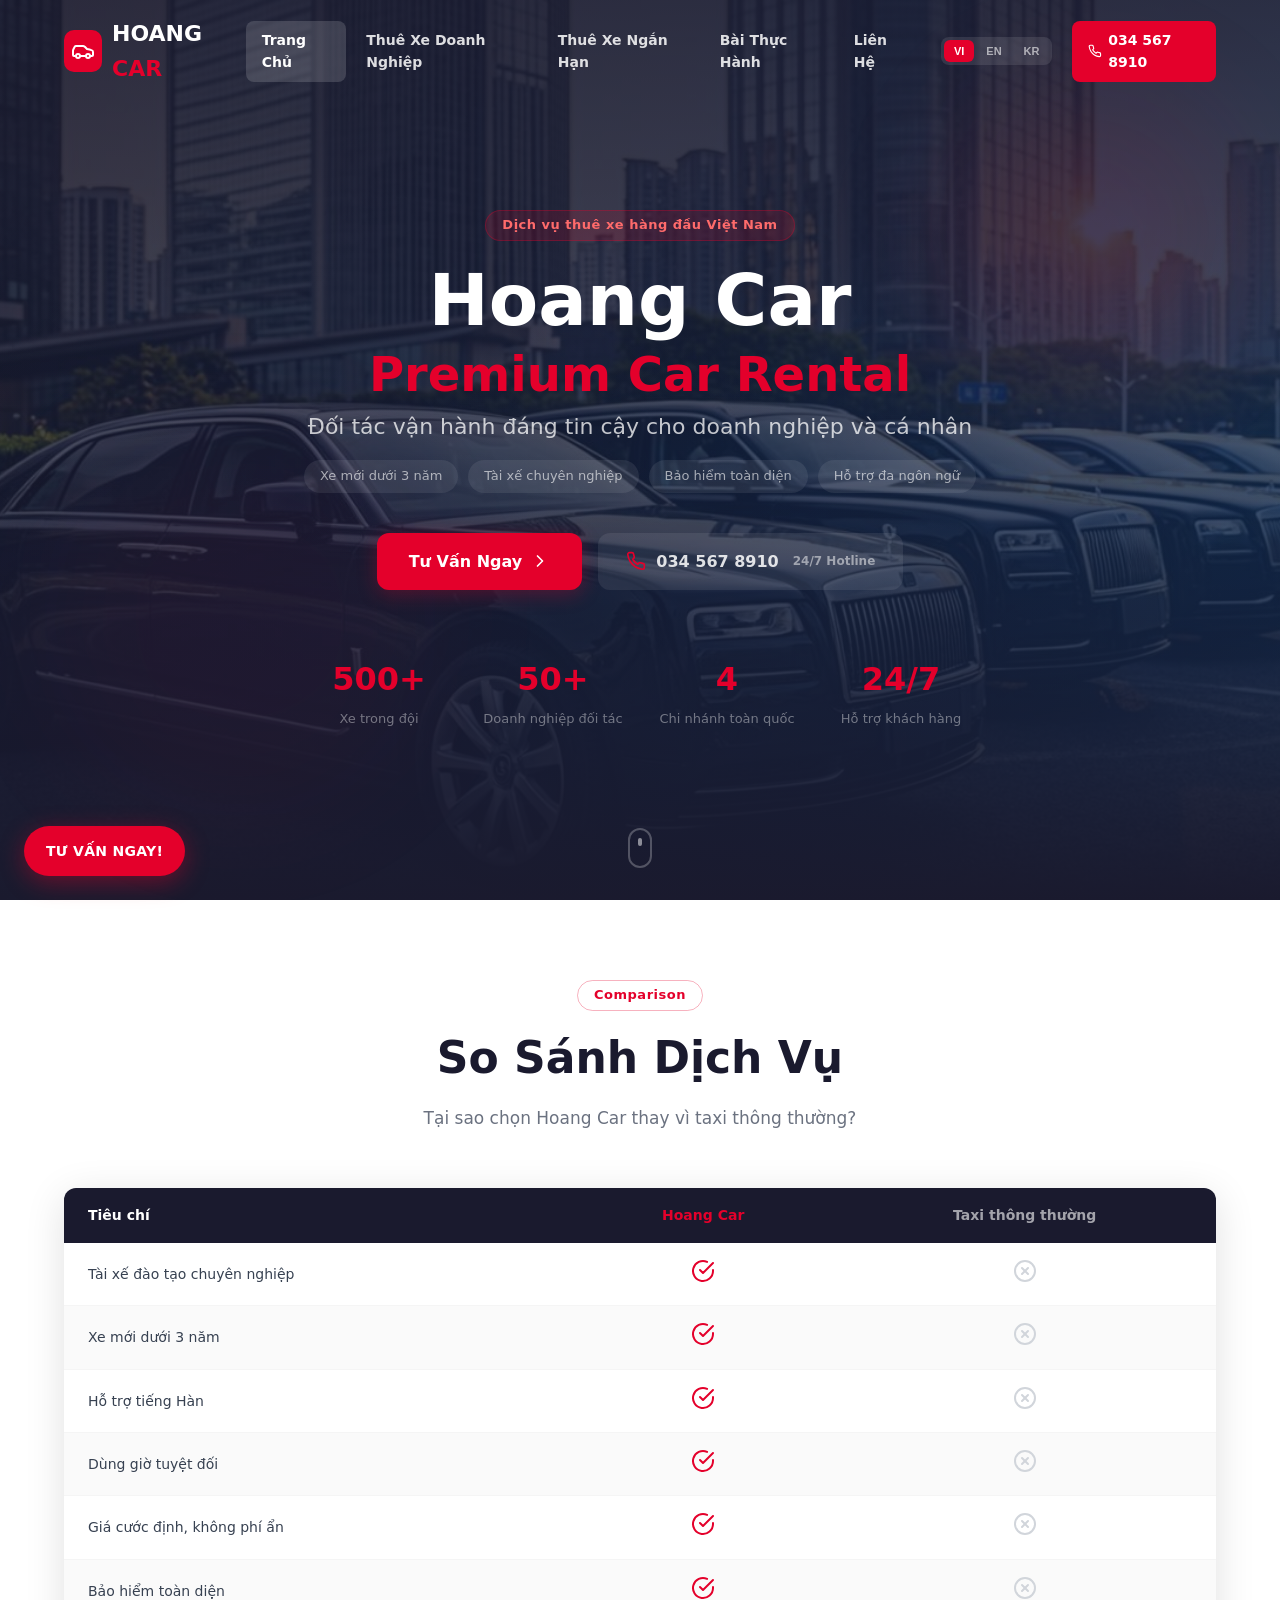
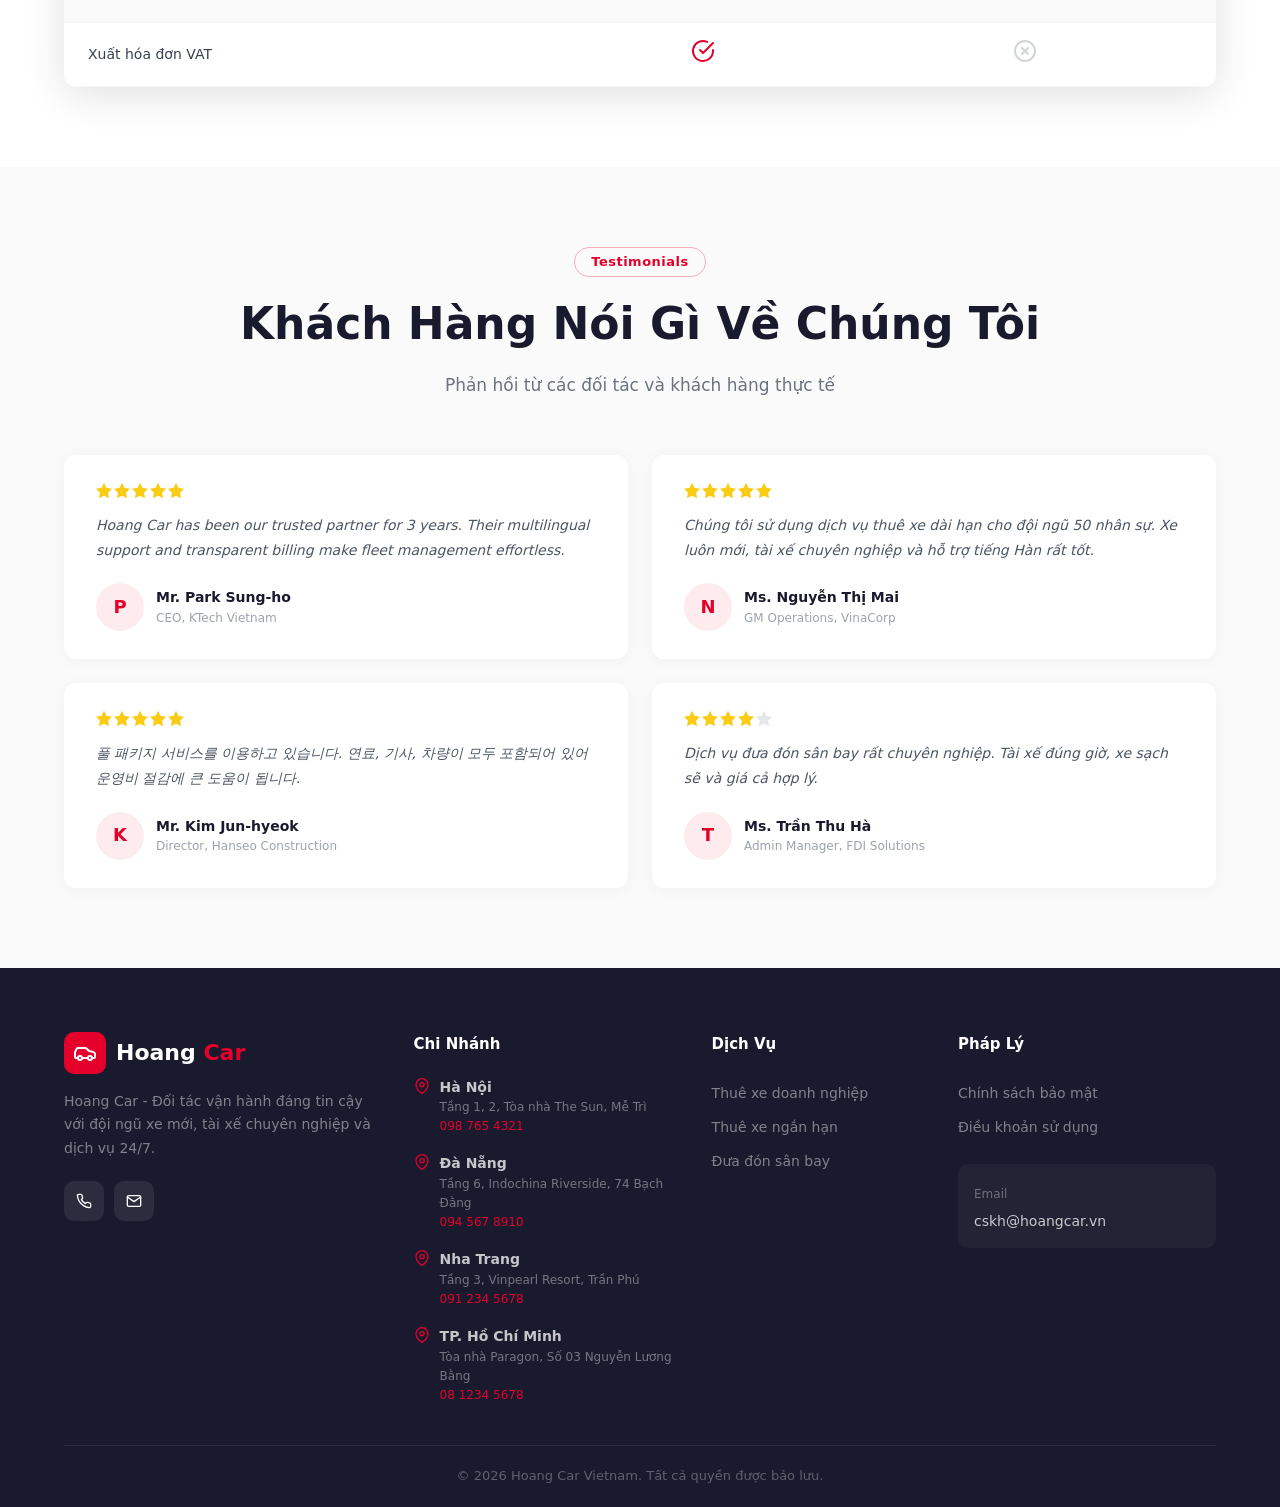
==== commit 33e94104: "cap nhat git 22/05" ====
--- a/index.html
+++ b/index.html
@@ -5,607 +5,19 @@
   <meta name="viewport" content="width=device-width, initial-scale=1.0">
   <title>Hoang Car - Dịch Vụ Thuê Xe Chuyên Nghiệp</title>
   <meta name="description" content="Hoang Car cung cấp dịch vụ thuê xe dài hạn và ngắn hạn chuyên nghiệp. Hỗ trợ đa ngôn ngữ, bảo hiểm toàn diện, xe mới dưới 3 năm.">
-  <link rel="stylesheet" href="style.css">
+  <link rel="stylesheet" href="./css/style.css">
 </head>
-<body>
+<body class="is-loading page-home-active">
 
-  <!-- ========== HEADER ========== -->
-  <header class="header">
-    <div class="container">
-      <div class="logo" onclick="window.scrollTo({top:0,behavior:'smooth'})">
-        <div class="logo-icon">
-          <svg viewBox="0 0 24 24" stroke-width="2" stroke-linecap="round" stroke-linejoin="round"><path d="M19 17h2c.6 0 1-.4 1-1v-3c0-.9-.7-1.7-1.5-1.9C18.7 10.6 16 10 16 10s-1.3-1.4-2.2-2.3c-.5-.4-1.1-.7-1.8-.7H5c-.6 0-1.1.4-1.4.9l-1.4 2.9A3.7 3.7 0 0 0 2 12v4c0 .6.4 1 1 1h2"/><circle cx="7" cy="17" r="2"/><path d="M9 17h6"/><circle cx="17" cy="17" r="2"/></svg>
-        </div>
-        <div class="logo-text">HOANG <span>CAR</span></div>
-      </div>
+  <div id="app-header"></div>
 
-      <nav class="nav">
-        <a href="#hero" id="nav-home">Trang Chủ</a>
-        <a href="#corporate" id="nav-corp">Thuê Xe Doanh Nghiệp</a>
-        <a href="#short-term" id="nav-short">Thuê Xe Ngắn Hạn</a>
-        <a href="#form-section" id="nav-contact">Liên Hệ</a>
-        <div class="lang-switch">
-          <button class="lang-btn active" data-lang="vi">VI</button>
-          <button class="lang-btn" data-lang="en">EN</button>
-          <button class="lang-btn" data-lang="kr">KR</button>
-        </div>
-        <a href="tel:0345678910" class="header-cta">
-          <svg viewBox="0 0 24 24" stroke-width="2" stroke-linecap="round" stroke-linejoin="round"><path d="M22 16.92v3a2 2 0 0 1-2.18 2 19.79 19.79 0 0 1-8.63-3.07 19.5 19.5 0 0 1-6-6 19.79 19.79 0 0 1-3.07-8.67A2 2 0 0 1 4.11 2h3a2 2 0 0 1 2 1.72 12.84 12.84 0 0 0 .7 2.81 2 2 0 0 1-.45 2.11L8.09 9.91a16 16 0 0 0 6 6l1.27-1.27a2 2 0 0 1 2.11-.45 12.84 12.84 0 0 0 2.81.7A2 2 0 0 1 22 16.92z"/></svg>
-          034 567 8910
-        </a>
-      </nav>
+  <main id="app-pages" class="app-pages" aria-live="polite"></main>
 
-      <button class="mobile-toggle">
-        <svg viewBox="0 0 24 24" stroke-width="2" stroke-linecap="round"><line x1="4" y1="6" x2="20" y2="6"/><line x1="4" y1="12" x2="20" y2="12"/><line x1="4" y1="18" x2="20" y2="18"/></svg>
-      </button>
-    </div>
-    <div class="mobile-menu">
-      <a href="#hero">Trang Chủ</a>
-      <a href="#corporate">Thuê Xe Doanh Nghiệp</a>
-      <a href="#short-term">Thuê Xe Ngắn Hạn</a>
-      <a href="#form-section">Liên Hệ</a>
-    </div>
-  </header>
+  <div id="app-footer"></div>
+  <div id="app-modals"></div>
+  <div id="app-fixed"></div>
 
-  <!-- ========== HERO ========== -->
-  <section id="hero" class="hero">
-    <div class="hero-bg" style="background-image:url('images/hero-bg.png')"></div>
-    <div class="hero-overlay"></div>
-    <div class="hero-circle1"></div>
-    <div class="hero-circle2"></div>
-
-    <div class="hero-content">
-      <span class="badge" id="hero-badge">Dịch vụ thuê xe hàng đầu Việt Nam</span>
-
-      <h1 id="hero-title">Hoang Car
-        <span id="hero-title-sub">Premium Car Rental</span>
-      </h1>
-
-      <p class="subtitle" id="hero-subtitle">Đối tác vận hành đáng tin cậy cho doanh nghiệp và cá nhân</p>
-
-      <div class="hero-tags">
-        <span class="hero-tag hero-tag-1">
-          <svg viewBox="0 0 24 24" stroke-width="2" stroke-linecap="round" stroke-linejoin="round"><path d="M22 11.08V12a10 10 0 1 1-5.93-9.14"/><polyline points="22 4 12 14.01 9 11.01"/></svg>
-          Xe mới dưới 3 năm
-        </span>
-        <span class="hero-tag hero-tag-2">
-          <svg viewBox="0 0 24 24" stroke-width="2" stroke-linecap="round" stroke-linejoin="round"><path d="M22 11.08V12a10 10 0 1 1-5.93-9.14"/><polyline points="22 4 12 14.01 9 11.01"/></svg>
-          Tài xế chuyên nghiệp
-        </span>
-        <span class="hero-tag hero-tag-3">
-          <svg viewBox="0 0 24 24" stroke-width="2" stroke-linecap="round" stroke-linejoin="round"><path d="M22 11.08V12a10 10 0 1 1-5.93-9.14"/><polyline points="22 4 12 14.01 9 11.01"/></svg>
-          Bảo hiểm toàn diện
-        </span>
-        <span class="hero-tag hero-tag-4">
-          <svg viewBox="0 0 24 24" stroke-width="2" stroke-linecap="round" stroke-linejoin="round"><path d="M22 11.08V12a10 10 0 1 1-5.93-9.14"/><polyline points="22 4 12 14.01 9 11.01"/></svg>
-          Hỗ trợ đa ngôn ngữ
-        </span>
-      </div>
-
-      <div class="hero-ctas">
-        <a href="#form-section" class="btn btn-red" id="hero-cta">
-          Tư Vấn Ngay
-          <svg width="20" height="20" viewBox="0 0 24 24" fill="none" stroke="currentColor" stroke-width="2" stroke-linecap="round" stroke-linejoin="round"><polyline points="9 18 15 12 9 6"/></svg>
-        </a>
-        <a href="tel:0345678910" class="hero-phone">
-          <svg viewBox="0 0 24 24" stroke-width="2" stroke-linecap="round" stroke-linejoin="round"><path d="M22 16.92v3a2 2 0 0 1-2.18 2 19.79 19.79 0 0 1-8.63-3.07 19.5 19.5 0 0 1-6-6 19.79 19.79 0 0 1-3.07-8.67A2 2 0 0 1 4.11 2h3a2 2 0 0 1 2 1.72 12.84 12.84 0 0 0 .7 2.81 2 2 0 0 1-.45 2.11L8.09 9.91a16 16 0 0 0 6 6l1.27-1.27a2 2 0 0 1 2.11-.45 12.84 12.84 0 0 0 2.81.7A2 2 0 0 1 22 16.92z"/></svg>
-          034 567 8910
-          <small id="hero-hotline-label">(24/7 Hotline)</small>
-        </a>
-      </div>
-
-      <div class="stats">
-        <div class="stat"><div class="stat-value stat-1-val">500+</div><div class="stat-label stat-1-label">Xe trong đội</div></div>
-        <div class="stat"><div class="stat-value stat-2-val">50+</div><div class="stat-label stat-2-label">Doanh nghiệp đối tác</div></div>
-        <div class="stat"><div class="stat-value stat-3-val">4</div><div class="stat-label stat-3-label">Chi nhánh toàn quốc</div></div>
-        <div class="stat"><div class="stat-value stat-4-val">24/7</div><div class="stat-label stat-4-label">Hỗ trợ khách hàng</div></div>
-      </div>
-    </div>
-
-    <div class="scroll-indicator">
-      <div class="mouse"><div class="wheel"></div></div>
-    </div>
-  </section>
-
-  <!-- ========== CORPORATE RENTAL ========== -->
-  <section id="corporate" class="section">
-    <div class="container">
-      <div class="section-header fade-up">
-        <span class="badge" id="corp-badge">Corporate</span>
-        <h2 id="corp-title">Thuê Xe Doanh Nghiệp Dài Hạn</h2>
-        <p id="corp-subtitle">Giải pháp vận hành tối ưu với chi phí hợp lý cho doanh nghiệp của bạn</p>
-      </div>
-
-      <div class="rental-types">
-        <div class="type-card fade-up">
-          <div class="type-icon">
-            <svg viewBox="0 0 24 24" stroke-width="2" stroke-linecap="round" stroke-linejoin="round"><path d="M19 17h2c.6 0 1-.4 1-1v-3c0-.9-.7-1.7-1.5-1.9C18.7 10.6 16 10 16 10s-1.3-1.4-2.2-2.3c-.5-.4-1.1-.7-1.8-.7H5c-.6 0-1.1.4-1.4.9l-1.4 2.9A3.7 3.7 0 0 0 2 12v4c0 .6.4 1 1 1h2"/><circle cx="7" cy="17" r="2"/><path d="M9 17h6"/><circle cx="17" cy="17" r="2"/></svg>
-          </div>
-          <h3 id="type1-title">Thuê Xe Tự Lái</h3>
-          <p id="type1-desc">Tự do lái xe với đội xe đa dạng, từ sedan đến SUV 7 chỗ.</p>
-        </div>
-        <div class="type-card fade-up">
-          <div class="type-icon">
-            <svg viewBox="0 0 24 24" stroke-width="2" stroke-linecap="round" stroke-linejoin="round"><path d="M17 21v-2a4 4 0 0 0-4-4H5a4 4 0 0 0-4 4v2"/><circle cx="9" cy="7" r="4"/><path d="M23 21v-2a4 4 0 0 0-3-3.87"/><path d="M16 3.13a4 4 0 0 1 0 7.75"/></svg>
-          </div>
-          <h3 id="type2-title">Thuê Xe Có Tài Xế</h3>
-          <p id="type2-desc">Tài xế chuyên nghiệp, đào tạo bài bản, am hiểu địa hình.</p>
-        </div>
-        <div class="type-card fade-up">
-          <div class="type-icon">
-            <svg viewBox="0 0 24 24" stroke-width="2" stroke-linecap="round" stroke-linejoin="round"><path d="M3 22V12a4 4 0 0 1 4-4h10a4 4 0 0 1 4 4v10"/><rect x="2" y="14" width="20" height="4" rx="1"/><circle cx="7" cy="12" r="2"/><circle cx="17" cy="12" r="2"/></svg>
-          </div>
-          <h3 id="type3-title">Full Package</h3>
-          <p id="type3-desc">Xe + Tài xế + Nhiên liệu — Trọn gói tiết kiệm.</p>
-        </div>
-      </div>
-
-      <div class="benefits-box fade-up">
-        <h3 id="benefits-title">Lợi ích khi chọn Hoang Car</h3>
-        <div class="benefits-grid">
-          <div class="benefit-item"><div class="benefit-icon"><svg viewBox="0 0 24 24" stroke-width="2" stroke-linecap="round" stroke-linejoin="round"><circle cx="12" cy="12" r="10"/><line x1="2" y1="12" x2="22" y2="12"/><path d="M12 2a15.3 15.3 0 0 1 4 10 15.3 15.3 0 0 1-4 10 15.3 15.3 0 0 1-4-10 15.3 15.3 0 0 1 4-10z"/></svg></div><span class="benefit-text">Tư vấn đa ngôn ngữ</span></div>
-          <div class="benefit-item"><div class="benefit-icon"><svg viewBox="0 0 24 24" stroke-width="2" stroke-linecap="round" stroke-linejoin="round"><circle cx="12" cy="8" r="7"/><polyline points="8.21 13.89 7 23 12 20 17 23 15.79 13.88"/></svg></div><span class="benefit-text">Tối ưu chi phí vận hành</span></div>
-          <div class="benefit-item"><div class="benefit-icon"><svg viewBox="0 0 24 24" stroke-width="2" stroke-linecap="round" stroke-linejoin="round"><path d="M12 22s8-4 8-10V5l-8-3-8 3v7c0 6 8 10 8 10z"/></svg></div><span class="benefit-text">Bảo hiểm toàn diện</span></div>
-          <div class="benefit-item"><div class="benefit-icon"><svg viewBox="0 0 24 24" stroke-width="2" stroke-linecap="round" stroke-linejoin="round"><path d="M19 17h2c.6 0 1-.4 1-1v-3c0-.9-.7-1.7-1.5-1.9C18.7 10.6 16 10 16 10s-1.3-1.4-2.2-2.3c-.5-.4-1.1-.7-1.8-.7H5c-.6 0-1.1.4-1.4.9l-1.4 2.9A3.7 3.7 0 0 0 2 12v4c0 .6.4 1 1 1h2"/><circle cx="7" cy="17" r="2"/><path d="M9 17h6"/><circle cx="17" cy="17" r="2"/></svg></div><span class="benefit-text">Số lượng lớn xe mới</span></div>
-          <div class="benefit-item"><div class="benefit-icon"><svg viewBox="0 0 24 24" stroke-width="2" stroke-linecap="round" stroke-linejoin="round"><path d="M14 2H6a2 2 0 0 0-2 2v16a2 2 0 0 0 2 2h12a2 2 0 0 0 2-2V8z"/><polyline points="14 2 14 8 20 8"/><line x1="16" y1="13" x2="8" y2="13"/><line x1="16" y1="17" x2="8" y2="17"/></svg></div><span class="benefit-text">Thanh toán minh bạch GPS</span></div>
-          <div class="benefit-item"><div class="benefit-icon"><svg viewBox="0 0 24 24" stroke-width="2" stroke-linecap="round" stroke-linejoin="round"><path d="M14 2H6a2 2 0 0 0-2 2v16a2 2 0 0 0 2 2h12a2 2 0 0 0 2-2V8z"/><polyline points="14 2 14 8 20 8"/></svg></div><span class="benefit-text">Xuất hóa đơn VAT</span></div>
-          <div class="benefit-item"><div class="benefit-icon"><svg viewBox="0 0 24 24" stroke-width="2" stroke-linecap="round" stroke-linejoin="round"><circle cx="12" cy="12" r="10"/><polyline points="12 6 12 12 16 14"/></svg></div><span class="benefit-text">Xe thay thế khi bảo trì quá 24h</span></div>
-          <div class="benefit-item"><div class="benefit-icon"><svg viewBox="0 0 24 24" stroke-width="2" stroke-linecap="round" stroke-linejoin="round"><path d="M3 18v-6a9 9 0 0 1 18 0v6"/><path d="M21 19a2 2 0 0 1-2 2h-1a2 2 0 0 1-2-2v-3a2 2 0 0 1 2-2h3zM3 19a2 2 0 0 0 2 2h1a2 2 0 0 0 2-2v-3a2 2 0 0 0-2-2H3z"/></svg></div><span class="benefit-text">Hỗ trợ 24/7</span></div>
-        </div>
-      </div>
-    </div>
-  </section>
-
-  <!-- ========== SHORT-TERM RENTAL ========== -->
-  <section id="short-term" class="section-alt">
-    <div class="container">
-      <div class="section-header fade-up">
-        <span class="badge" id="short-badge">Short-term</span>
-        <h2 id="short-title">Thuê Xe Ngắn Hạn</h2>
-        <p id="short-subtitle">Đưa đón chuyên nghiệp với giá cả minh bạch</p>
-      </div>
-
-      <div class="short-grid">
-        <div class="short-cards">
-          <div class="short-card fade-up">
-            <div class="short-card-icon">
-              <svg viewBox="0 0 24 24" stroke-width="2" stroke-linecap="round" stroke-linejoin="round"><path d="M17.8 19.2 16 11l3.5-3.5C21 6 21.5 4 21 3c-1-.5-3 0-4.5 1.5L13 8 4.8 6.2c-.5-.1-.9.1-1.1.5l-.3.5c-.2.5-.1 1 .3 1.3L9 12l-2 3H4l-1 1 3 2 2 3 1-1v-3l3-2 3.5 5.3c.3.4.8.5 1.3.3l.5-.2c.4-.3.6-.7.5-1.2z"/></svg>
-            </div>
-            <div>
-              <h3 id="s1-title">Đưa Đón Sân Bay</h3>
-              <p id="s1-desc">Đưa đón tận nơi tại sân bay Nội Bài, Đà Nẵng, Tân Sơn Nhất, Cam Ranh. Tài xế chờ sẵn, xe sạch sẽ, giá niêm yết.</p>
-            </div>
-          </div>
-          <div class="short-card fade-up">
-            <div class="short-card-icon">
-              <svg viewBox="0 0 24 24" stroke-width="2" stroke-linecap="round" stroke-linejoin="round"><rect x="3" y="4" width="18" height="18" rx="2" ry="2"/><line x1="16" y1="2" x2="16" y2="6"/><line x1="8" y1="2" x2="8" y2="6"/><line x1="3" y1="10" x2="21" y2="10"/></svg>
-            </div>
-            <div>
-              <h3 id="s2-title">Thuê Xe Theo Ngày/Tháng</h3>
-              <p id="s2-desc">Thuê xe linh hoạt theo ngày hoặc tháng. Phù hợp công tác, du lịch, sự kiện. Đa dạng dòng xe từ 4 đến 16 chỗ.</p>
-            </div>
-          </div>
-        </div>
-        <div class="short-image fade-up">
-          <img src="images/shortterm-rental.png" alt="Short-term rental service">
-          <div class="short-image-badge">
-            <strong class="img-badge-strong">Giá cố định</strong>
-            <small class="img-badge-small">Không phí ẩn</small>
-          </div>
-        </div>
-      </div>
-
-      <div class="fade-up">
-        <h3 class="areas-title" id="areas-title">Khu Vực Hoạt Động</h3>
-        <div class="areas-grid">
-          <div class="area-card">
-            <div class="area-icon"><svg viewBox="0 0 24 24" stroke-width="2" stroke-linecap="round" stroke-linejoin="round"><path d="M21 10c0 7-9 13-9 13s-9-6-9-13a9 9 0 0 1 18 0z"/><circle cx="12" cy="10" r="3"/></svg></div>
-            <p id="area-1">Hà Nội</p>
-          </div>
-          <div class="area-card">
-            <div class="area-icon"><svg viewBox="0 0 24 24" stroke-width="2" stroke-linecap="round" stroke-linejoin="round"><path d="M21 10c0 7-9 13-9 13s-9-6-9-13a9 9 0 0 1 18 0z"/><circle cx="12" cy="10" r="3"/></svg></div>
-            <p id="area-2">Đà Nẵng</p>
-          </div>
-          <div class="area-card">
-            <div class="area-icon"><svg viewBox="0 0 24 24" stroke-width="2" stroke-linecap="round" stroke-linejoin="round"><path d="M21 10c0 7-9 13-9 13s-9-6-9-13a9 9 0 0 1 18 0z"/><circle cx="12" cy="10" r="3"/></svg></div>
-            <p id="area-3">Nha Trang</p>
-          </div>
-          <div class="area-card">
-            <div class="area-icon"><svg viewBox="0 0 24 24" stroke-width="2" stroke-linecap="round" stroke-linejoin="round"><path d="M21 10c0 7-9 13-9 13s-9-6-9-13a9 9 0 0 1 18 0z"/><circle cx="12" cy="10" r="3"/></svg></div>
-            <p id="area-4">TP. Hồ Chí Minh</p>
-          </div>
-        </div>
-      </div>
-    </div>
-  </section>
-
-  <!-- ========== COMPARISON TABLE ========== -->
-  <section id="comparison" class="section">
-    <div class="container">
-      <div class="section-header fade-up">
-        <span class="badge" id="cmp-badge">Comparison</span>
-        <h2 id="cmp-title">So Sánh Dịch Vụ</h2>
-        <p id="cmp-subtitle">Tại sao chọn Hoang Car thay vì taxi thông thường?</p>
-      </div>
-
-      <div class="compare-table fade-up">
-        <table>
-          <thead>
-            <tr>
-              <th id="th-feat">Tiêu chí</th>
-              <th id="th-lotte">Hoang Car</th>
-              <th id="th-taxi">Taxi thông thường</th>
-            </tr>
-          </thead>
-          <tbody>
-            <tr><td class="feat-text">Tài xế đào tạo chuyên nghiệp</td><td><svg class="check" width="24" height="24" viewBox="0 0 24 24" fill="none" stroke="currentColor" stroke-width="2" stroke-linecap="round" stroke-linejoin="round"><path d="M22 11.08V12a10 10 0 1 1-5.93-9.14"/><polyline points="22 4 12 14.01 9 11.01"/></svg></td><td><svg class="cross" width="24" height="24" viewBox="0 0 24 24" fill="none" stroke="currentColor" stroke-width="2" stroke-linecap="round" stroke-linejoin="round"><circle cx="12" cy="12" r="10"/><line x1="15" y1="9" x2="9" y2="15"/><line x1="9" y1="9" x2="15" y2="15"/></svg></td></tr>
-            <tr><td class="feat-text">Xe mới dưới 3 năm</td><td><svg class="check" width="24" height="24" viewBox="0 0 24 24" fill="none" stroke="currentColor" stroke-width="2" stroke-linecap="round" stroke-linejoin="round"><path d="M22 11.08V12a10 10 0 1 1-5.93-9.14"/><polyline points="22 4 12 14.01 9 11.01"/></svg></td><td><svg class="cross" width="24" height="24" viewBox="0 0 24 24" fill="none" stroke="currentColor" stroke-width="2" stroke-linecap="round" stroke-linejoin="round"><circle cx="12" cy="12" r="10"/><line x1="15" y1="9" x2="9" y2="15"/><line x1="9" y1="9" x2="15" y2="15"/></svg></td></tr>
-            <tr><td class="feat-text">Hỗ trợ tiếng Hàn</td><td><svg class="check" width="24" height="24" viewBox="0 0 24 24" fill="none" stroke="currentColor" stroke-width="2" stroke-linecap="round" stroke-linejoin="round"><path d="M22 11.08V12a10 10 0 1 1-5.93-9.14"/><polyline points="22 4 12 14.01 9 11.01"/></svg></td><td><svg class="cross" width="24" height="24" viewBox="0 0 24 24" fill="none" stroke="currentColor" stroke-width="2" stroke-linecap="round" stroke-linejoin="round"><circle cx="12" cy="12" r="10"/><line x1="15" y1="9" x2="9" y2="15"/><line x1="9" y1="9" x2="15" y2="15"/></svg></td></tr>
-            <tr><td class="feat-text">Dùng giờ tuyệt đối</td><td><svg class="check" width="24" height="24" viewBox="0 0 24 24" fill="none" stroke="currentColor" stroke-width="2" stroke-linecap="round" stroke-linejoin="round"><path d="M22 11.08V12a10 10 0 1 1-5.93-9.14"/><polyline points="22 4 12 14.01 9 11.01"/></svg></td><td><svg class="cross" width="24" height="24" viewBox="0 0 24 24" fill="none" stroke="currentColor" stroke-width="2" stroke-linecap="round" stroke-linejoin="round"><circle cx="12" cy="12" r="10"/><line x1="15" y1="9" x2="9" y2="15"/><line x1="9" y1="9" x2="15" y2="15"/></svg></td></tr>
-            <tr><td class="feat-text">Giá cước định, không phí ẩn</td><td><svg class="check" width="24" height="24" viewBox="0 0 24 24" fill="none" stroke="currentColor" stroke-width="2" stroke-linecap="round" stroke-linejoin="round"><path d="M22 11.08V12a10 10 0 1 1-5.93-9.14"/><polyline points="22 4 12 14.01 9 11.01"/></svg></td><td><svg class="cross" width="24" height="24" viewBox="0 0 24 24" fill="none" stroke="currentColor" stroke-width="2" stroke-linecap="round" stroke-linejoin="round"><circle cx="12" cy="12" r="10"/><line x1="15" y1="9" x2="9" y2="15"/><line x1="9" y1="9" x2="15" y2="15"/></svg></td></tr>
-            <tr><td class="feat-text">Bảo hiểm toàn diện</td><td><svg class="check" width="24" height="24" viewBox="0 0 24 24" fill="none" stroke="currentColor" stroke-width="2" stroke-linecap="round" stroke-linejoin="round"><path d="M22 11.08V12a10 10 0 1 1-5.93-9.14"/><polyline points="22 4 12 14.01 9 11.01"/></svg></td><td><svg class="cross" width="24" height="24" viewBox="0 0 24 24" fill="none" stroke="currentColor" stroke-width="2" stroke-linecap="round" stroke-linejoin="round"><circle cx="12" cy="12" r="10"/><line x1="15" y1="9" x2="9" y2="15"/><line x1="9" y1="9" x2="15" y2="15"/></svg></td></tr>
-            <tr><td class="feat-text">Xuất hóa đơn VAT</td><td><svg class="check" width="24" height="24" viewBox="0 0 24 24" fill="none" stroke="currentColor" stroke-width="2" stroke-linecap="round" stroke-linejoin="round"><path d="M22 11.08V12a10 10 0 1 1-5.93-9.14"/><polyline points="22 4 12 14.01 9 11.01"/></svg></td><td><svg class="cross" width="24" height="24" viewBox="0 0 24 24" fill="none" stroke="currentColor" stroke-width="2" stroke-linecap="round" stroke-linejoin="round"><circle cx="12" cy="12" r="10"/><line x1="15" y1="9" x2="9" y2="15"/><line x1="9" y1="9" x2="15" y2="15"/></svg></td></tr>
-          </tbody>
-        </table>
-      </div>
-    </div>
-  </section>
-
-  <!-- ========== TESTIMONIALS ========== -->
-  <section id="testimonials" class="section-alt">
-    <div class="container">
-      <div class="section-header fade-up">
-        <span class="badge" id="test-badge">Testimonials</span>
-        <h2 id="test-title">Khách Hàng Nói Gì Về Chúng Tôi</h2>
-        <p id="test-subtitle">Phản hồi từ các đối tác và khách hàng thực tế</p>
-      </div>
-
-      <div class="testimonials-grid">
-        <div class="testimonial-card fade-up">
-          <div class="stars">
-            <svg class="star-filled" viewBox="0 0 24 24" stroke-width="2"><polygon points="12 2 15.09 8.26 22 9.27 17 14.14 18.18 21.02 12 17.77 5.82 21.02 7 14.14 2 9.27 8.91 8.26 12 2"/></svg>
-            <svg class="star-filled" viewBox="0 0 24 24" stroke-width="2"><polygon points="12 2 15.09 8.26 22 9.27 17 14.14 18.18 21.02 12 17.77 5.82 21.02 7 14.14 2 9.27 8.91 8.26 12 2"/></svg>
-            <svg class="star-filled" viewBox="0 0 24 24" stroke-width="2"><polygon points="12 2 15.09 8.26 22 9.27 17 14.14 18.18 21.02 12 17.77 5.82 21.02 7 14.14 2 9.27 8.91 8.26 12 2"/></svg>
-            <svg class="star-filled" viewBox="0 0 24 24" stroke-width="2"><polygon points="12 2 15.09 8.26 22 9.27 17 14.14 18.18 21.02 12 17.77 5.82 21.02 7 14.14 2 9.27 8.91 8.26 12 2"/></svg>
-            <svg class="star-filled" viewBox="0 0 24 24" stroke-width="2"><polygon points="12 2 15.09 8.26 22 9.27 17 14.14 18.18 21.02 12 17.77 5.82 21.02 7 14.14 2 9.27 8.91 8.26 12 2"/></svg>
-          </div>
-          <blockquote class="test-quote">Hoang Car has been our trusted partner for 3 years. Their multilingual support and transparent billing make fleet management effortless.</blockquote>
-          <div class="testimonial-author">
-            <div class="author-avatar">P</div>
-            <div><div class="author-name test-name">Mr. Park Sung-ho</div><div class="author-title test-title-text">CEO, KTech Vietnam</div></div>
-          </div>
-        </div>
-
-        <div class="testimonial-card fade-up">
-          <div class="stars">
-            <svg class="star-filled" viewBox="0 0 24 24" stroke-width="2"><polygon points="12 2 15.09 8.26 22 9.27 17 14.14 18.18 21.02 12 17.77 5.82 21.02 7 14.14 2 9.27 8.91 8.26 12 2"/></svg>
-            <svg class="star-filled" viewBox="0 0 24 24" stroke-width="2"><polygon points="12 2 15.09 8.26 22 9.27 17 14.14 18.18 21.02 12 17.77 5.82 21.02 7 14.14 2 9.27 8.91 8.26 12 2"/></svg>
-            <svg class="star-filled" viewBox="0 0 24 24" stroke-width="2"><polygon points="12 2 15.09 8.26 22 9.27 17 14.14 18.18 21.02 12 17.77 5.82 21.02 7 14.14 2 9.27 8.91 8.26 12 2"/></svg>
-            <svg class="star-filled" viewBox="0 0 24 24" stroke-width="2"><polygon points="12 2 15.09 8.26 22 9.27 17 14.14 18.18 21.02 12 17.77 5.82 21.02 7 14.14 2 9.27 8.91 8.26 12 2"/></svg>
-            <svg class="star-filled" viewBox="0 0 24 24" stroke-width="2"><polygon points="12 2 15.09 8.26 22 9.27 17 14.14 18.18 21.02 12 17.77 5.82 21.02 7 14.14 2 9.27 8.91 8.26 12 2"/></svg>
-          </div>
-          <blockquote class="test-quote">Chúng tôi sử dụng dịch vụ thuê xe dài hạn cho đội ngũ 50 nhân sự. Xe luôn mới, tài xế chuyên nghiệp và hỗ trợ tiếng Hàn rất tốt.</blockquote>
-          <div class="testimonial-author">
-            <div class="author-avatar">N</div>
-            <div><div class="author-name test-name">Ms. Nguyễn Thị Mai</div><div class="author-title test-title-text">GM Operations, VinaCorp</div></div>
-          </div>
-        </div>
-
-        <div class="testimonial-card fade-up">
-          <div class="stars">
-            <svg class="star-filled" viewBox="0 0 24 24" stroke-width="2"><polygon points="12 2 15.09 8.26 22 9.27 17 14.14 18.18 21.02 12 17.77 5.82 21.02 7 14.14 2 9.27 8.91 8.26 12 2"/></svg>
-            <svg class="star-filled" viewBox="0 0 24 24" stroke-width="2"><polygon points="12 2 15.09 8.26 22 9.27 17 14.14 18.18 21.02 12 17.77 5.82 21.02 7 14.14 2 9.27 8.91 8.26 12 2"/></svg>
-            <svg class="star-filled" viewBox="0 0 24 24" stroke-width="2"><polygon points="12 2 15.09 8.26 22 9.27 17 14.14 18.18 21.02 12 17.77 5.82 21.02 7 14.14 2 9.27 8.91 8.26 12 2"/></svg>
-            <svg class="star-filled" viewBox="0 0 24 24" stroke-width="2"><polygon points="12 2 15.09 8.26 22 9.27 17 14.14 18.18 21.02 12 17.77 5.82 21.02 7 14.14 2 9.27 8.91 8.26 12 2"/></svg>
-            <svg class="star-filled" viewBox="0 0 24 24" stroke-width="2"><polygon points="12 2 15.09 8.26 22 9.27 17 14.14 18.18 21.02 12 17.77 5.82 21.02 7 14.14 2 9.27 8.91 8.26 12 2"/></svg>
-          </div>
-          <blockquote class="test-quote">풀 패키지 서비스를 이용하고 있습니다. 연료, 기사, 차량이 모두 포함되어 있어 운영비 절감에 큰 도움이 됩니다. 강력 추천합니다!</blockquote>
-          <div class="testimonial-author">
-            <div class="author-avatar">K</div>
-            <div><div class="author-name test-name">Mr. Kim Jun-hyeok</div><div class="author-title test-title-text">Director, Hanseo Construction</div></div>
-          </div>
-        </div>
-
-        <div class="testimonial-card fade-up">
-          <div class="stars">
-            <svg class="star-filled" viewBox="0 0 24 24" stroke-width="2"><polygon points="12 2 15.09 8.26 22 9.27 17 14.14 18.18 21.02 12 17.77 5.82 21.02 7 14.14 2 9.27 8.91 8.26 12 2"/></svg>
-            <svg class="star-filled" viewBox="0 0 24 24" stroke-width="2"><polygon points="12 2 15.09 8.26 22 9.27 17 14.14 18.18 21.02 12 17.77 5.82 21.02 7 14.14 2 9.27 8.91 8.26 12 2"/></svg>
-            <svg class="star-filled" viewBox="0 0 24 24" stroke-width="2"><polygon points="12 2 15.09 8.26 22 9.27 17 14.14 18.18 21.02 12 17.77 5.82 21.02 7 14.14 2 9.27 8.91 8.26 12 2"/></svg>
-            <svg class="star-filled" viewBox="0 0 24 24" stroke-width="2"><polygon points="12 2 15.09 8.26 22 9.27 17 14.14 18.18 21.02 12 17.77 5.82 21.02 7 14.14 2 9.27 8.91 8.26 12 2"/></svg>
-            <svg class="star-empty" viewBox="0 0 24 24" stroke-width="2"><polygon points="12 2 15.09 8.26 22 9.27 17 14.14 18.18 21.02 12 17.77 5.82 21.02 7 14.14 2 9.27 8.91 8.26 12 2"/></svg>
-          </div>
-          <blockquote class="test-quote">Dịch vụ đưa đón sân bay rất chuyên nghiệp. Tài xế đúng giờ, xe sạch sẽ và giá cả hợp lý.</blockquote>
-          <div class="testimonial-author">
-            <div class="author-avatar">T</div>
-            <div><div class="author-name test-name">Ms. Trần Thu Hà</div><div class="author-title test-title-text">Admin Manager, FDI Solutions</div></div>
-          </div>
-        </div>
-      </div>
-    </div>
-  </section>
-
-  <!-- ========== FORM SECTION ========== -->
-  <section id="form-section" class="section">
-    <div class="container">
-      <div class="section-header fade-up">
-        <span class="badge" id="form-badge">Contact</span>
-        <h2 id="form-title">Đặt Lịch Tư Vấn Miễn Phí</h2>
-        <p id="form-subtitle">Điền thông tin bên dưới, chuyên viên sẽ liên hệ trong 30 phút</p>
-      </div>
-
-      <div class="form-wrapper fade-up">
-        <form id="consultation-form">
-          <div class="form-row">
-            <div class="form-group">
-              <label class="form-label" id="fl-name">Họ và tên <span class="required">*</span></label>
-              <input class="form-input" type="text" id="inp-name" placeholder="Nguyễn Văn A" required>
-            </div>
-            <div class="form-group">
-              <label class="form-label" id="fl-phone">Số điện thoại <span class="required">*</span></label>
-              <input class="form-input" type="tel" id="inp-phone" placeholder="09xx xxx xxx" required>
-            </div>
-          </div>
-          <div class="form-row">
-            <div class="form-group">
-              <label class="form-label" id="fl-email">Email</label>
-              <input class="form-input" type="email" id="inp-email" placeholder="email@example.com">
-            </div>
-            <div class="form-group">
-              <label class="form-label" id="fl-region">Khu vực</label>
-              <select class="form-select" id="sel-region">
-                <option disabled selected>Chọn khu vực</option>
-                <option id="opt-north" value="north">Miền Bắc (Hà Nội)</option>
-                <option id="opt-central" value="central">Miền Trung (Đà Nẵng, Nha Trang)</option>
-                <option id="opt-south" value="south">Miền Nam (TP.HCM)</option>
-              </select>
-            </div>
-          </div>
-          <div class="form-row">
-            <div class="form-group">
-              <label class="form-label" id="fl-model">Mô hình thuê <span class="required">*</span></label>
-              <select class="form-select" id="sel-model">
-                <option disabled selected>Chọn mô hình</option>
-                <option id="opt-long" value="long-term">Dài hạn (Doanh nghiệp)</option>
-                <option id="opt-short" value="short-term">Ngắn hạn (Cá nhân)</option>
-              </select>
-            </div>
-            <div class="form-group">
-              <label class="form-label" id="fl-car">Dòng xe quan tâm</label>
-              <select class="form-select" id="sel-car">
-                <option disabled selected>Chọn dòng xe</option>
-                <option id="opt-sedan" value="sedan">Sedan</option>
-                <option id="opt-suv" value="suv">SUV</option>
-                <option id="opt-mpv" value="mpv">MPV (7 chỗ)</option>
-                <option id="opt-van" value="van">Van (16 chỗ)</option>
-                <option id="opt-luxury" value="luxury">Xe sang</option>
-              </select>
-            </div>
-          </div>
-          <div class="form-group full" style="margin-bottom:20px">
-            <label class="form-label" id="fl-time">Thời gian thuê dự kiến</label>
-            <input class="form-input" type="text" id="inp-time" placeholder="VD: 3 tháng, 1 năm...">
-          </div>
-          <div class="form-group full" style="margin-bottom:20px">
-            <label class="form-label" id="fl-note">Yêu cầu khác</label>
-            <textarea class="form-textarea" id="inp-note" placeholder="Nhập yêu cầu đặc biệt..."></textarea>
-          </div>
-          <div class="form-checkbox">
-            <input type="checkbox" id="inp-agree">
-            <label for="inp-agree" id="agree-text">Tôi đồng ý với Chính sách bảo vệ dữ liệu cá nhân</label>
-          </div>
-          <button type="submit" class="form-submit">
-            <span id="submit-text">Gửi Yêu Cầu Tư Vấn</span>
-            <svg width="20" height="20" viewBox="0 0 24 24" fill="none" stroke="currentColor" stroke-width="2" stroke-linecap="round" stroke-linejoin="round"><polyline points="9 18 15 12 9 6"/></svg>
-          </button>
-        </form>
-      </div>
-    </div>
-  </section>
-
-  <!-- ========== FOOTER ========== -->
-  <footer class="footer">
-    <div class="container">
-      <div class="footer-grid">
-        <div class="footer-brand">
-          <div class="logo">
-            <div class="logo-icon">
-              <svg viewBox="0 0 24 24" stroke-width="2" stroke-linecap="round" stroke-linejoin="round"><path d="M19 17h2c.6 0 1-.4 1-1v-3c0-.9-.7-1.7-1.5-1.9C18.7 10.6 16 10 16 10s-1.3-1.4-2.2-2.3c-.5-.4-1.1-.7-1.8-.7H5c-.6 0-1.1.4-1.4.9l-1.4 2.9A3.7 3.7 0 0 0 2 12v4c0 .6.4 1 1 1h2"/><circle cx="7" cy="17" r="2"/><path d="M9 17h6"/><circle cx="17" cy="17" r="2"/></svg>
-            </div>
-            <div class="logo-text">Hoang <span>Car</span></div>
-          </div>
-          <p id="fb-desc">Hoang Car - Đối tác vận hành đáng tin cậy với đội ngũ xe mới, tài xế chuyên nghiệp và dịch vụ 24/7.</p>
-          <div class="footer-social">
-            <a href="tel:0345678910">
-              <svg viewBox="0 0 24 24" stroke-width="2" stroke-linecap="round" stroke-linejoin="round"><path d="M22 16.92v3a2 2 0 0 1-2.18 2 19.79 19.79 0 0 1-8.63-3.07 19.5 19.5 0 0 1-6-6 19.79 19.79 0 0 1-3.07-8.67A2 2 0 0 1 4.11 2h3a2 2 0 0 1 2 1.72 12.84 12.84 0 0 0 .7 2.81 2 2 
-
-            </a>
-            <a href="mailto:cskh@hoangcar.vn">
-              <svg viewBox="0 0 24 24" stroke-width="2" stroke-linecap="round" stroke-linejoin="round"><path d="M4 4h16c1.1 0 2 .9 2 2v12c0 1.1-.9 2-2 2H4c-1.1 0-2-.9-2-2V6c0-1.1.9-2 2-2z"/><polyline points="22,6 12,13 2,6"/></svg>
-            </a>
-          </div>
-        </div>
-
-        <div>
-          <h4 id="fb-branches">Chi Nhánh</h4>
-          <div class="footer-branch">
-            <svg viewBox="0 0 24 24" stroke-width="2" stroke-linecap="round" stroke-linejoin="round"><path d="M21 10c0 7-9 13-9 13s-9-6-9-13a9 9 0 0 1 18 0z"/><circle cx="12" cy="10" r="3"/></svg>
-            <div>
-              <div class="footer-branch-name">Hà Nội</div>
-              <div class="footer-branch-addr">Tầng 1, 2, Tòa nhà The Sun, Mễ Trì</div>
-              <div class="footer-branch-phone">098 765 4321</div>
-            </div>
-          </div>
-          
-          <div class="footer-branch">
-            <svg viewBox="0 0 24 24" stroke-width="2" stroke-linecap="round" stroke-linejoin="round"><path d="M21 10c0 7-9 13-9 13s-9-6-9-13a9 9 0 0 1 18 0z"/><circle cx="12" cy="10" r="3"/></svg>
-            <div>
-              <div class="footer-branch-name">Đà Nẵng</div>
-              <div class="footer-branch-addr">Tầng 6, Indochina Riverside, 74 Bạch Đằng</div>
-              <div class="footer-branch-phone">094 567 8910</div>
-            </div>
-          </div>
-
-          <div class="footer-branch"> <!-- Thêm chi nhánh mới -->
-            <svg viewBox="0 0 24 24" stroke-width="2" stroke-linecap="round" stroke-linejoin="round"><path d="M21 10c0 7-9 13-9 13s-9-6-9-13a9 9 0 0 1 18 0z"/><circle cx="12" cy="10" r="3"/></svg>
-            <div>
-              <div class="footer-branch-name">Nha Trang</div>
-              <div class="footer-branch-addr">Tầng 3, Vinpearl Resort, Trần Phú</div>
-              <div class="footer-branch-phone">091 234 5678</div>
-            </div>
-          </div>
-
-          <div class="footer-branch">
-            <svg viewBox="0 0 24 24" stroke-width="2" stroke-linecap="round" stroke-linejoin="round"><path d="M21 10c0 7-9 13-9 13s-9-6-9-13a9 9 0 0 1 18 0z"/><circle cx="12" cy="10" r="3"/></svg>
-            <div>
-              <div class="footer-branch-name">TP. Hồ Chí Minh</div>
-              <div class="footer-branch-addr">Tòa nhà Paragon, Số 03 Nguyễn Lương Bằng</div>
-              <div class="footer-branch-phone">08 1234 5678</div>
-            </div>
-          </div>
-        </div>
-        
-
-        <div>
-          <h4 id="fb-services">Dịch Vụ</h4>
-          <a class="footer-link" id="fb-corp">Thuê xe doanh nghiệp</a>
-          <a class="footer-link" id="fb-short">Thuê xe ngắn hạn</a>
-          <a class="footer-link" id="fb-airport">Đưa đón sân bay</a>
-        </div>
-
-        <div>
-          <h4 id="fb-legal">Pháp Lý</h4>
-          <a class="footer-link" data-privacy id="fb-privacy">Chính sách bảo mật</a>
-          <a class="footer-link" data-terms id="fb-terms">Điều khoản sử dụng</a>
-          <div class="footer-contact-box">
-            <small id="fb-email-label">Email</small>
-            <p id="fb-email">cskh@hoangcar.vn</p>
-          </div>
-        </div>
-      </div>
-
-      <div class="footer-bottom" id="fb-copy">© 2026 Hoang Car Vietnam. Tất cả quyền được bảo lưu.</div>
-    </div>
-  </footer>
-
-  <!-- ========== PRIVACY MODAL ========== -->
-  <div class="modal-overlay">
-    <div class="modal">
-      <button class="modal-close">
-        <svg viewBox="0 0 24 24" stroke-width="2" stroke-linecap="round" stroke-linejoin="round"><line x1="18" y1="6" x2="6" y2="18"/><line x1="6" y1="6" x2="18" y2="18"/></svg>
-      </button>
-      <div class="modal-content modal-privacy">
-        <h2 id="priv-title">Chính Sách Bảo Vệ Dữ Liệu Cá Nhân</h2>
-        <p class="modal-sub" id="priv-updated">Cập nhật: Tháng 4/2026</p>
-
-        <h4 id="priv-collected">Dữ Liệu Thu Thập</h4>
-        <ul>
-          <li><svg viewBox="0 0 24 24" stroke-width="2" stroke-linecap="round" stroke-linejoin="round"><polyline points="20 6 9 17 4 12"/></svg><span id="pd-1">Thông tin cá nhân (Tên, SĐT, Email)</span></li>
-          <li><svg viewBox="0 0 24 24" stroke-width="2" stroke-linecap="round" stroke-linejoin="round"><polyline points="20 6 9 17 4 12"/></svg><span id="pd-2">Thông tin doanh nghiệp</span></li>
-          <li><svg viewBox="0 0 24 24" stroke-width="2" stroke-linecap="round" stroke-linejoin="round"><polyline points="20 6 9 17 4 12"/></svg><span id="pd-3">Nhu cầu dịch vụ</span></li>
-        </ul>
-
-        <hr>
-        <h4 id="priv-purpose">Mục Đích Sử Dụng</h4>
-        <ul>
-          <li><svg viewBox="0 0 24 24" stroke-width="2" stroke-linecap="round" stroke-linejoin="round"><polyline points="9 18 15 12 9 6"/></svg><span id="pp-1">Tư vấn và cung cấp dịch vụ</span></li>
-          <li><svg viewBox="0 0 24 24" stroke-width="2" stroke-linecap="round" stroke-linejoin="round"><polyline points="9 18 15 12 9 6"/></svg><span id="pp-2">Hỗ trợ khách hàng</span></li>
-          <li><svg viewBox="0 0 24 24" stroke-width="2" stroke-linecap="round" stroke-linejoin="round"><polyline points="9 18 15 12 9 6"/></svg><span id="pp-3">Thực hiện nghĩa vụ pháp lý</span></li>
-          <li><svg viewBox="0 0 24 24" stroke-width="2" stroke-linecap="round" stroke-linejoin="round"><polyline points="9 18 15 12 9 6"/></svg><span id="pp-4">Nâng cao chất lượng dịch vụ</span></li>
-        </ul>
-
-        <hr>
-        <h4 id="priv-rights">Quyền Của Khách Hàng</h4>
-        <ul>
-          <li><svg viewBox="0 0 24 24" stroke-width="2" stroke-linecap="round" stroke-linejoin="round"><path d="M12 22s8-4 8-10V5l-8-3-8 3v7c0 6 8 10 8 10z"/></svg><span id="pr-1">Quyền truy cập và chỉnh sửa dữ liệu</span></li>
-          <li><svg viewBox="0 0 24 24" stroke-width="2" stroke-linecap="round" stroke-linejoin="round"><path d="M12 22s8-4 8-10V5l-8-3-8 3v7c0 6 8 10 8 10z"/></svg><span id="pr-2">Quyền xóa dữ liệu</span></li>
-          <li><svg viewBox="0 0 24 24" stroke-width="2" stroke-linecap="round" stroke-linejoin="round"><path d="M12 22s8-4 8-10V5l-8-3-8 3v7c0 6 8 10 8 10z"/></svg><span id="pr-3">Quyền phản đối xử lý dữ liệu</span></li>
-        </ul>
-      </div>
-
-      <div class="modal-content modal-terms" style="display:none">
-        <h2>ĐIỀU KHOẢN SỬ DỤNG DỊCH VỤ</h2>
-        <p><strong>CÔNG TY CHO THUÊ XE HOANG CAR</strong></p>
-
-        <h4>1. Giới thiệu</h4>
-        <p>Điều khoản sử dụng này quy định các quyền và nghĩa vụ giữa khách hàng và Công ty Hoang Car khi sử dụng dịch vụ cho thuê xe. Khi sử dụng dịch vụ, khách hàng đồng ý tuân thủ toàn bộ điều khoản dưới đây.</p>
-        <hr>
-
-        <h4>2. Điều kiện thuê xe</h4>
-        <ul>
-          <li>Khách hàng phải đủ 18 tuổi trở lên và có đầy đủ năng lực hành vi dân sự.</li>
-          <li>Có giấy tờ hợp lệ: CMND/CCCD hoặc hộ chiếu, giấy phép lái xe phù hợp.</li>
-          <li>Cung cấp thông tin chính xác khi đăng ký thuê xe.</li>
-        </ul>
-        <hr>
-
-        <h4>3. Quy định sử dụng xe</h4>
-        <ul>
-          <li>Sử dụng xe đúng mục đích, không vi phạm pháp luật.</li>
-          <li>Không cho thuê lại hoặc chuyển giao xe cho bên thứ ba khi chưa được sự đồng ý.</li>
-          <li>Không sử dụng xe vào các hoạt động trái pháp luật (đua xe, vận chuyển hàng cấm, v.v.).</li>
-          <li>Bảo quản xe cẩn thận trong suốt thời gian thuê.</li>
-        </ul>
-        <hr>
-
-        <h4>4. Thanh toán và đặt cọc</h4>
-        <ul>
-          <li>Khách hàng thanh toán theo bảng giá do Hoang Car công bố.</li>
-          <li>Có thể yêu cầu đặt cọc tùy loại xe.</li>
-          <li>Chi phí phát sinh (nhiên liệu, phí cầu đường, phạt vi phạm…) do khách hàng chịu trách nhiệm.</li>
-        </ul>
-        <hr>
-
-        <h4>5. Trách nhiệm khi xảy ra sự cố</h4>
-        <ul>
-          <li>Khách hàng phải thông báo ngay cho Hoang Car khi xảy ra tai nạn hoặc hư hỏng.</li>
-          <li>Chịu trách nhiệm bồi thường thiệt hại do lỗi của mình gây ra.</li>
-          <li>Không tự ý sửa chữa xe nếu chưa có sự đồng ý của công ty.</li>
-        </ul>
-        <hr>
-
-        <h4>6. Hủy và hoàn tiền</h4>
-        <ul>
-          <li>Việc hủy đặt xe phải thông báo trước theo quy định.</li>
-          <li>Phí hủy có thể áp dụng tùy thời điểm hủy.</li>
-          <li>Hoàn tiền (nếu có) sẽ được xử lý theo chính sách của công ty.</li>
-        </ul>
-        <hr>
-
-        <h4>7. Quyền của Hoang Car</h4>
-        <ul>
-          <li>Từ chối cung cấp dịch vụ nếu khách hàng không đáp ứng điều kiện.</li>
-          <li>Thu hồi xe nếu phát hiện vi phạm điều khoản.</li>
-          <li>Cập nhật, thay đổi điều khoản mà không cần thông báo trước.</li>
-        </ul>
-        <hr>
-
-        <h4>8. Bảo mật thông tin</h4>
-        <ul>
-          <li>Thông tin khách hàng được bảo mật và chỉ sử dụng cho mục đích cung cấp dịch vụ.</li>
-          <li>Không chia sẻ cho bên thứ ba nếu không có sự đồng ý (trừ trường hợp theo yêu cầu pháp luật).</li>
-        </ul>
-        <hr>
-
-        <h4>9. Điều khoản chung</h4>
-        <ul>
-          <li>Điều khoản này có hiệu lực kể từ ngày ban hành.</li>
-          <li>Mọi tranh chấp sẽ được giải quyết theo pháp luật Việt Nam.</li>
-        </ul>
-        <hr>
-
-        <h4>Liên hệ</h4>
-        <p>Công ty Hoang Car<br>Hotline: 0345678910<br>Email: hoang13516@gmail.com<br>Địa chỉ: 180 Cao Lỗ, P. Chánh Hưng, Tp. Hồ Chí Minh</p>
-      </div>
-    </div>
-  </div>
-
-  <!-- ========== BACK TO TOP ========== -->
-  <button class="back-to-top" aria-label="Về đầu trang">
-    <svg viewBox="0 0 24 24" stroke-width="2" stroke-linecap="round" stroke-linejoin="round"><line x1="12" y1="19" x2="12" y2="5"/><polyline points="5 12 12 5 19 12"/></svg>
-  </button>
-
-  <a href="#form-section" class="fixed-consult-btn" aria-label="Tư vấn ngay">TƯ VẤN NGAY!</a>
-
-  <script src="script.js"></script>
+  <script src="./js/app.js" defer></script>
+  <script src="./js/script.js" defer></script>
 </body>
-</html>+</html>
--- a/css/style.css
+++ b/css/style.css
@@ -0,0 +1,1039 @@
+/* ===== RESET & BASE ===== */
+*, *::before, *::after { margin: 0; padding: 0; box-sizing: border-box; }
+html { scroll-behavior: smooth; }
+body {
+  font-family: 'Segoe UI', system-ui, -apple-system, sans-serif;
+  background: #fff;
+  color: #1a1a2e;
+  line-height: 1.6;
+  overflow-x: hidden;
+}
+a { text-decoration: none; color: inherit; }
+ul { list-style: none; }
+img { max-width: 100%; height: auto; display: block; }
+
+/* ===== CSS VARIABLES ===== */
+:root {
+  --red: #E4002B;
+  --red-dark: #c7001f;
+  --dark: #1a1a2e;
+  --dark2: #16213e;
+  --gray-50: #fafafa;
+  --gray-100: #f5f5f5;
+  --gray-200: #e5e7eb;
+  --gray-300: #d1d5db;
+  --gray-400: #9ca3af;
+  --gray-500: #6b7280;
+  --gray-600: #4b5563;
+  --gray-700: #374151;
+  --gold: #D4A853;
+  --white: #ffffff;
+  --shadow: 0 4px 24px rgba(0,0,0,0.08);
+  --shadow-lg: 0 8px 40px rgba(0,0,0,0.12);
+  --radius: 12px;
+  --max-w: 1200px;
+}
+
+/* ===== UTILITIES ===== */
+.container { max-width: var(--max-w); margin: 0 auto; padding: 0 24px; }
+.section { padding: 80px 0; }
+.section-alt { padding: 80px 0; background: var(--gray-50); }
+.badge {
+  display: inline-block;
+  padding: 4px 16px;
+  border: 1px solid rgba(228,0,43,0.3);
+  color: var(--red);
+  border-radius: 20px;
+  font-size: 13px;
+  font-weight: 600;
+  letter-spacing: 0.5px;
+  margin-bottom: 12px;
+}
+.section-header { text-align: center; margin-bottom: 56px; }
+.section-header h2 {
+  font-size: clamp(28px, 5vw, 44px);
+  font-weight: 800;
+  color: var(--dark);
+  margin-bottom: 12px;
+}
+.section-header p { font-size: 17px; color: var(--gray-500); max-width: 640px; margin: 0 auto; }
+.btn {
+  display: inline-flex;
+  align-items: center;
+  gap: 8px;
+  padding: 14px 32px;
+  border: none;
+  border-radius: 12px;
+  font-size: 16px;
+  font-weight: 700;
+  cursor: pointer;
+  transition: all 0.3s ease;
+}
+.btn-red {
+  background: var(--red);
+  color: var(--white);
+  box-shadow: 0 4px 20px rgba(228,0,43,0.3);
+}
+.btn-red:hover { background: var(--red-dark); transform: translateY(-2px); box-shadow: 0 8px 30px rgba(228,0,43,0.4); }
+.btn-outline {
+  background: rgba(255,255,255,0.1);
+  color: var(--white);
+  border: 1px solid rgba(255,255,255,0.2);
+}
+.btn-outline:hover { background: rgba(255,255,255,0.2); }
+
+/* ===== LOADING ===== */
+body.is-loading #app-pages {
+  min-height: 60vh;
+  opacity: 0.4;
+  pointer-events: none;
+}
+.app-error {
+  padding: 4rem 2rem;
+  text-align: center;
+  color: var(--gray-600);
+}
+.app-error strong { color: var(--red); display: block; margin-bottom: 0.5rem; }
+.app-error code {
+  display: inline-block;
+  margin-top: 0.75rem;
+  padding: 0.35rem 0.75rem;
+  background: var(--gray-100);
+  border-radius: 6px;
+  font-size: 14px;
+}
+
+/* ===== HEADER ===== */
+.header {
+  position: fixed;
+  top: 0;
+  left: 0;
+  right: 0;
+  z-index: 1000;
+  padding: 16px 0;
+  transition: all 0.3s ease;
+}
+.header.scrolled,
+body:not(.page-home-active) .header {
+  background: rgba(255,255,255,0.95);
+  backdrop-filter: blur(12px);
+  box-shadow: 0 2px 20px rgba(0,0,0,0.06);
+}
+.header .container {
+  display: flex;
+  align-items: center;
+  justify-content: space-between;
+}
+.logo { display: flex; align-items: center; gap: 10px; cursor: pointer; }
+.logo-icon {
+  width: 42px;
+  height: 42px;
+  background: var(--red);
+  border-radius: 10px;
+  display: flex;
+  align-items: center;
+  justify-content: center;
+}
+.logo-icon svg { width: 24px; height: 24px; stroke: white; fill: none; }
+.logo-text { font-size: 22px; font-weight: 800; color: white; transition: color 0.3s; }
+.logo-text span { color: var(--red); }
+.header.scrolled .logo-text,
+body:not(.page-home-active) .header .logo-text { color: var(--dark); }
+
+/* Nav */
+.nav { display: flex; align-items: center; gap: 4px; }
+.nav a,
+.nav .nav-link {
+  padding: 8px 16px;
+  border-radius: 8px;
+  font-size: 14px;
+  font-weight: 600;
+  color: rgba(255,255,255,0.85);
+  transition: all 0.3s;
+}
+.nav a:hover { color: white; background: rgba(255,255,255,0.1); }
+.header.scrolled .nav a,
+.header.scrolled .nav .nav-link,
+body:not(.page-home-active) .header .nav a,
+body:not(.page-home-active) .header .nav .nav-link { color: var(--gray-600); }
+.header.scrolled .nav a:hover,
+.header.scrolled .nav .nav-link:hover,
+body:not(.page-home-active) .header .nav a:hover,
+body:not(.page-home-active) .header .nav .nav-link:hover { color: var(--red); background: rgba(228,0,43,0.05); }
+.header:not(.scrolled) .nav-link.active {
+  color: #fff !important;
+  background: rgba(255, 255, 255, 0.15);
+}
+
+/* Language */
+.lang-switch { display: flex; gap: 2px; background: rgba(255,255,255,0.1); border-radius: 8px; padding: 3px; margin-left: 16px; }
+.header.scrolled .lang-switch,
+body:not(.page-home-active) .header .lang-switch { background: var(--gray-100); }
+.lang-btn {
+  padding: 5px 10px;
+  border: none;
+  background: transparent;
+  color: rgba(255,255,255,0.6);
+  font-size: 11px;
+  font-weight: 700;
+  text-transform: uppercase;
+  border-radius: 6px;
+  cursor: pointer;
+  transition: all 0.2s;
+}
+.lang-btn.active { background: var(--red); color: white; }
+.header.scrolled .lang-btn,
+body:not(.page-home-active) .header .lang-btn { color: var(--gray-400); }
+.header.scrolled .lang-btn.active,
+body:not(.page-home-active) .header .lang-btn.active { color: white; }
+
+/* Header CTA */
+.header-cta {
+  display: flex;
+  align-items: center;
+  gap: 6px;
+  padding: 10px 20px;
+  background: var(--red);
+  color: white !important;
+  border-radius: 10px;
+  font-size: 14px;
+  font-weight: 700;
+  margin-left: 16px;
+  transition: all 0.3s;
+}
+.header-cta:hover { background: var(--red-dark); transform: translateY(-1px); }
+.header-cta svg { width: 16px; height: 16px; stroke: white; fill: none; }
+
+/* Mobile menu */
+.mobile-toggle {
+  display: none;
+  background: none;
+  border: none;
+  cursor: pointer;
+  padding: 8px;
+  color: white;
+}
+.header.scrolled .mobile-toggle,
+body:not(.page-home-active) .header .mobile-toggle { color: var(--dark); }
+.mobile-toggle svg { width: 24px; height: 24px; stroke: currentColor; fill: none; }
+.mobile-menu {
+  display: none;
+  position: absolute;
+  top: 100%;
+  left: 0;
+  right: 0;
+  background: white;
+  border-top: 1px solid var(--gray-200);
+  box-shadow: 0 8px 24px rgba(0,0,0,0.1);
+  padding: 16px 24px;
+}
+.mobile-menu.open { display: block; }
+.mobile-menu a {
+  display: block;
+  padding: 12px 16px;
+  border-radius: 8px;
+  color: var(--gray-700);
+  font-weight: 600;
+  margin-bottom: 4px;
+}
+.mobile-menu a:hover { background: rgba(228,0,43,0.05); color: var(--red); }
+
+/* ===== HERO ===== */
+.hero {
+  min-height: 100vh;
+  display: flex;
+  align-items: center;
+  justify-content: center;
+  position: relative;
+  overflow: hidden;
+  background: linear-gradient(135deg, var(--dark) 0%, var(--dark2) 50%, #0f3460 100%);
+}
+.hero-bg {
+  position: absolute;
+  inset: 0;
+  opacity: 0.2;
+  background-size: cover;
+  background-position: center;
+}
+.hero-overlay {
+  position: absolute;
+  inset: 0;
+  background: linear-gradient(to top, var(--dark), transparent 50%, rgba(26,26,46,0.6));
+}
+.hero-circle1 {
+  position: absolute;
+  top: 80px;
+  right: 40px;
+  width: 300px;
+  height: 300px;
+  background: rgba(228,0,43,0.08);
+  border-radius: 50%;
+  filter: blur(60px);
+}
+.hero-circle2 {
+  position: absolute;
+  bottom: 80px;
+  left: 40px;
+  width: 400px;
+  height: 400px;
+  background: rgba(228,0,43,0.04);
+  border-radius: 50%;
+  filter: blur(60px);
+}
+.hero-content {
+  position: relative;
+  z-index: 10;
+  text-align: center;
+  padding: 120px 24px 80px;
+}
+.hero .badge { margin-bottom: 20px; }
+.hero .badge { background: rgba(228,0,43,0.15); border-color: rgba(228,0,43,0.3); color: #ff6b6b; }
+.hero h1 {
+  font-size: clamp(40px, 8vw, 72px);
+  font-weight: 900;
+  color: white;
+  line-height: 1.1;
+  margin-bottom: 8px;
+}
+.hero h1 span {
+  display: block;
+  font-size: clamp(24px, 4vw, 48px);
+  color: var(--red);
+  font-weight: 700;
+  margin-top: 8px;
+}
+.hero .subtitle {
+  font-size: clamp(17px, 3vw, 22px);
+  color: rgba(255,255,255,0.75);
+  font-weight: 300;
+  margin-bottom: 16px;
+}
+.hero-tags { display: flex; flex-wrap: wrap; justify-content: center; gap: 10px; margin-bottom: 40px; }
+.hero-tag {
+  display: inline-flex;
+  align-items: center;
+  gap: 6px;
+  padding: 6px 16px;
+  background: rgba(255,255,255,0.08);
+  border-radius: 20px;
+  font-size: 13px;
+  color: rgba(255,255,255,0.6);
+}
+.hero-tag svg { width: 14px; height: 14px; stroke: var(--red); fill: none; }
+.hero-ctas { display: flex; flex-wrap: wrap; justify-content: center; gap: 16px; }
+.hero-phone {
+  display: flex;
+  align-items: center;
+  gap: 10px;
+  padding: 16px 28px;
+  background: rgba(255,255,255,0.08);
+  border-radius: 12px;
+  color: rgba(255,255,255,0.85);
+  font-weight: 600;
+  transition: all 0.3s;
+}
+.hero-phone:hover { background: rgba(255,255,255,0.15); color: white; }
+.hero-phone svg { width: 20px; height: 20px; stroke: var(--red); fill: none; }
+.hero-phone small { font-size: 12px; color: rgba(255,255,255,0.5); margin-left: 4px; }
+
+/* Stats */
+.stats {
+  display: grid;
+  grid-template-columns: repeat(4, 1fr);
+  gap: 24px;
+  max-width: 720px;
+  margin: 64px auto 0;
+}
+.stat-value { font-size: 32px; font-weight: 800; color: var(--red); }
+.stat-label { font-size: 13px; color: rgba(255,255,255,0.4); margin-top: 4px; }
+
+/* Scroll indicator */
+.scroll-indicator {
+  position: absolute;
+  bottom: 32px;
+  left: 50%;
+  transform: translateX(-50%);
+  animation: scrollBounce 2s ease-in-out infinite;
+}
+.scroll-indicator .mouse {
+  width: 24px;
+  height: 40px;
+  border: 2px solid rgba(255,255,255,0.25);
+  border-radius: 12px;
+  display: flex;
+  align-items: flex-start;
+  justify-content: center;
+  padding-top: 8px;
+}
+.scroll-indicator .wheel {
+  width: 4px;
+  height: 8px;
+  background: rgba(255,255,255,0.5);
+  border-radius: 2px;
+}
+@keyframes scrollBounce {
+  0%, 100% { transform: translateX(-50%) translateY(0); }
+  50% { transform: translateX(-50%) translateY(10px); }
+}
+
+/* ===== CORPORATE SECTION ===== */
+.rental-types {
+  display: grid;
+  grid-template-columns: repeat(3, 1fr);
+  gap: 24px;
+  margin-bottom: 56px;
+}
+.type-card {
+  background: white;
+  border-radius: var(--radius);
+  box-shadow: var(--shadow);
+  padding: 36px 28px;
+  text-align: center;
+  transition: all 0.3s ease;
+}
+.type-card:hover { box-shadow: var(--shadow-lg); transform: translateY(-4px); }
+.type-icon {
+  width: 64px;
+  height: 64px;
+  background: rgba(228,0,43,0.08);
+  border-radius: 16px;
+  display: flex;
+  align-items: center;
+  justify-content: center;
+  margin: 0 auto 20px;
+  transition: all 0.3s;
+}
+.type-icon svg { width: 32px; height: 32px; stroke: var(--red); fill: none; }
+.type-card:hover .type-icon { background: var(--red); }
+.type-card:hover .type-icon svg { stroke: white; }
+.type-card h3 { font-size: 18px; font-weight: 700; color: var(--dark); margin-bottom: 10px; }
+.type-card p { font-size: 14px; color: var(--gray-500); line-height: 1.7; }
+
+/* Benefits */
+.benefits-box {
+  background: linear-gradient(135deg, var(--dark), var(--dark2));
+  border-radius: 20px;
+  padding: 48px;
+}
+.benefits-box h3 { font-size: 22px; font-weight: 700; color: white; text-align: center; margin-bottom: 32px; }
+.benefits-grid {
+  display: grid;
+  grid-template-columns: repeat(3, 1fr);
+  gap: 20px;
+}
+.benefit-item { display: flex; align-items: flex-start; gap: 12px; }
+.benefit-icon {
+  width: 40px;
+  height: 40px;
+  background: rgba(228,0,43,0.15);
+  border-radius: 10px;
+  display: flex;
+  align-items: center;
+  justify-content: center;
+  flex-shrink: 0;
+}
+.benefit-icon svg { width: 20px; height: 20px; stroke: #ff6b6b; fill: none; }
+.benefit-item span { color: rgba(255,255,255,0.85); font-weight: 500; font-size: 14px; padding-top: 8px; }
+
+/* ===== SHORT-TERM SECTION ===== */
+.short-grid {
+  display: grid;
+  grid-template-columns: 1fr 1fr;
+  gap: 40px;
+  align-items: center;
+  margin-bottom: 56px;
+}
+.short-cards { display: flex; flex-direction: column; gap: 20px; }
+.short-card {
+  background: white;
+  border-radius: var(--radius);
+  box-shadow: var(--shadow);
+  padding: 24px;
+  display: flex;
+  align-items: flex-start;
+  gap: 20px;
+  transition: box-shadow 0.3s;
+}
+.short-card:hover { box-shadow: var(--shadow-lg); }
+.short-card-icon {
+  width: 56px;
+  height: 56px;
+  background: rgba(228,0,43,0.08);
+  border-radius: 14px;
+  display: flex;
+  align-items: center;
+  justify-content: center;
+  flex-shrink: 0;
+}
+.short-card-icon svg { width: 28px; height: 28px; stroke: var(--red); fill: none; }
+.short-card h3 { font-size: 17px; font-weight: 700; color: var(--dark); margin-bottom: 8px; }
+.short-card p { font-size: 14px; color: var(--gray-500); line-height: 1.7; }
+.short-image { position: relative; }
+.short-image img {
+  border-radius: 16px;
+  box-shadow: 0 12px 48px rgba(0,0,0,0.15);
+}
+.short-image-badge {
+  position: absolute;
+  bottom: -16px;
+  left: -16px;
+  background: var(--red);
+  color: white;
+  padding: 14px 24px;
+  border-radius: 14px;
+  box-shadow: 0 8px 24px rgba(228,0,43,0.4);
+}
+.short-image-badge strong { font-size: 20px; display: block; }
+.short-image-badge small { font-size: 11px; color: rgba(255,255,255,0.7); }
+
+/* Areas */
+.areas-title { font-size: 22px; font-weight: 700; color: var(--dark); text-align: center; margin-bottom: 28px; }
+.areas-grid {
+  display: grid;
+  grid-template-columns: repeat(4, 1fr);
+  gap: 16px;
+}
+.area-card {
+  background: white;
+  border: 1px solid var(--gray-200);
+  border-radius: var(--radius);
+  padding: 24px;
+  text-align: center;
+  transition: all 0.3s;
+}
+.area-card:hover { border-color: rgba(228,0,43,0.3); box-shadow: var(--shadow); }
+.area-icon {
+  width: 48px;
+  height: 48px;
+  background: rgba(228,0,43,0.08);
+  border-radius: 12px;
+  display: flex;
+  align-items: center;
+  justify-content: center;
+  margin: 0 auto 12px;
+}
+.area-icon svg { width: 20px; height: 20px; stroke: var(--red); fill: none; }
+.area-card p { font-weight: 600; color: var(--dark); font-size: 15px; }
+
+/* ===== COMPARISON TABLE ===== */
+.compare-table {
+  background: white;
+  border-radius: var(--radius);
+  box-shadow: var(--shadow-lg);
+  overflow-x: auto;
+  -webkit-overflow-scrolling: touch;
+}
+.compare-table table { width: 100%; border-collapse: collapse; }
+.compare-table thead { background: var(--dark); }
+.compare-table th {
+  padding: 16px 24px;
+  font-weight: 600;
+  font-size: 14px;
+}
+.compare-table th:first-child { text-align: left; color: white; }
+.compare-table th:nth-child(2) { text-align: center; color: var(--red); font-weight: 800; }
+.compare-table th:last-child { text-align: center; color: rgba(255,255,255,0.6); }
+.compare-table td {
+  padding: 16px 24px;
+  border-bottom: 1px solid var(--gray-100);
+  font-size: 14px;
+  color: var(--gray-600);
+}
+.compare-table td:first-child { font-weight: 500; color: var(--gray-700); }
+.compare-table td:nth-child(2) { text-align: center; }
+.compare-table td:last-child { text-align: center; }
+.compare-table tr:nth-child(even) { background: var(--gray-50); }
+.compare-table .check { color: var(--red); }
+.compare-table .cross { color: var(--gray-300); }
+
+/* ===== TESTIMONIALS ===== */
+.testimonials-grid {
+  display: grid;
+  grid-template-columns: repeat(2, 1fr);
+  gap: 24px;
+}
+.testimonial-card {
+  background: white;
+  border-radius: var(--radius);
+  box-shadow: 0 2px 16px rgba(0,0,0,0.04);
+  padding: 28px 32px;
+  transition: box-shadow 0.3s;
+}
+.testimonial-card:hover { box-shadow: var(--shadow); }
+.stars { display: flex; gap: 2px; margin-bottom: 14px; }
+.stars svg { width: 16px; height: 16px; }
+.star-filled { fill: #facc15; stroke: #facc15; }
+.star-empty { fill: #e5e7eb; stroke: #e5e7eb; }
+.testimonial-card blockquote { font-size: 14px; color: var(--gray-600); line-height: 1.8; font-style: italic; margin-bottom: 20px; }
+.testimonial-author { display: flex; align-items: center; gap: 12px; }
+.author-avatar {
+  width: 48px;
+  height: 48px;
+  background: rgba(228,0,43,0.08);
+  border-radius: 50%;
+  display: flex;
+  align-items: center;
+  justify-content: center;
+  font-weight: 800;
+  font-size: 18px;
+  color: var(--red);
+}
+.author-name { font-weight: 600; color: var(--dark); font-size: 14px; }
+.author-title { font-size: 12px; color: var(--gray-400); }
+
+/* ===== FORM SECTION ===== */
+.form-wrapper {
+  background: white;
+  border-radius: var(--radius);
+  box-shadow: var(--shadow-lg);
+  padding: 40px;
+  max-width: 800px;
+  margin: 0 auto;
+}
+.form-row { display: grid; grid-template-columns: 1fr 1fr; gap: 20px; margin-bottom: 20px; }
+.form-group { display: flex; flex-direction: column; gap: 6px; }
+.form-group.full { grid-column: 1 / -1; }
+.form-label { font-size: 14px; font-weight: 600; color: var(--dark); }
+.form-label .required { color: var(--red); }
+.form-input,
+.form-select,
+.form-textarea {
+  padding: 12px 16px;
+  border: 1px solid var(--gray-200);
+  border-radius: 10px;
+  font-size: 14px;
+  color: var(--dark);
+  background: white;
+  transition: border-color 0.2s, box-shadow 0.2s;
+  outline: none;
+  font-family: inherit;
+}
+.form-input:focus,
+.form-select:focus,
+.form-textarea:focus {
+  border-color: var(--red);
+  box-shadow: 0 0 0 3px rgba(228,0,43,0.1);
+}
+.form-textarea { resize: vertical; min-height: 80px; }
+.form-select { appearance: none; cursor: pointer; background-image: url("data:image/svg+xml,%3Csvg xmlns='http://www.w3.org/2000/svg' width='16' height='16' viewBox='0 0 24 24' fill='none' stroke='%239ca3af' stroke-width='2'%3E%3Cpath d='M6 9l6 6 6-6'/%3E%3C/svg%3E"); background-repeat: no-repeat; background-position: right 12px center; padding-right: 36px; }
+.form-checkbox { display: flex; align-items: flex-start; gap: 10px; margin-bottom: 24px; }
+.form-checkbox input[type="checkbox"] {
+  width: 18px;
+  height: 18px;
+  margin-top: 2px;
+  accent-color: var(--red);
+  cursor: pointer;
+}
+.form-checkbox label { font-size: 13px; color: var(--gray-500); cursor: pointer; line-height: 1.5; }
+.form-policy-link {
+  border: none;
+  background: none;
+  padding: 0;
+  font: inherit;
+  color: var(--red);
+  font-weight: 600;
+  cursor: pointer;
+  text-decoration: underline;
+  text-underline-offset: 2px;
+}
+.form-policy-link:hover { color: var(--red-dark); }
+.form-submit {
+  width: 100%;
+  padding: 16px;
+  background: var(--red);
+  color: white;
+  border: none;
+  border-radius: 12px;
+  font-size: 17px;
+  font-weight: 700;
+  cursor: pointer;
+  display: flex;
+  align-items: center;
+  justify-content: center;
+  gap: 8px;
+  transition: all 0.3s;
+  box-shadow: 0 4px 20px rgba(228,0,43,0.25);
+  font-family: inherit;
+}
+.form-submit:hover { background: var(--red-dark); transform: translateY(-2px); box-shadow: 0 8px 30px rgba(228,0,43,0.35); }
+.form-submit:disabled { opacity: 0.7; cursor: not-allowed; transform: none; }
+
+/* Spinner */
+.spinner {
+  width: 18px;
+  height: 18px;
+  border: 2px solid rgba(255,255,255,0.3);
+  border-top-color: white;
+  border-radius: 50%;
+  animation: spin 0.6s linear infinite;
+}
+@keyframes spin { to { transform: rotate(360deg); } }
+
+/* ===== FOOTER ===== */
+.footer {
+  background: var(--dark);
+  color: white;
+  padding: 64px 0 0;
+}
+.footer-grid {
+  display: grid;
+  grid-template-columns: 1.2fr 1fr 0.8fr 1fr;
+  gap: 40px;
+}
+.footer-brand p { font-size: 14px; color: rgba(255,255,255,0.45); line-height: 1.7; margin-top: 16px; }
+.footer-social { display: flex; gap: 10px; margin-top: 20px; }
+.footer-social a {
+  width: 40px;
+  height: 40px;
+  background: rgba(255,255,255,0.08);
+  border-radius: 10px;
+  display: flex;
+  align-items: center;
+  justify-content: center;
+  transition: all 0.3s;
+}
+.footer-social a:hover { background: var(--red); }
+.footer-social a svg { width: 16px; height: 16px; stroke: white; fill: none; }
+.footer h4 { font-size: 15px; font-weight: 700; margin-bottom: 20px; }
+.footer-branch { display: flex; align-items: flex-start; gap: 10px; margin-bottom: 16px; }
+.footer-branch svg { width: 16px; height: 16px; stroke: var(--red); fill: none; flex-shrink: 0; margin-top: 2px; }
+.footer-branch-name { font-weight: 600; font-size: 14px; color: rgba(255,255,255,0.75); }
+.footer-branch-addr { font-size: 12px; color: rgba(255,255,255,0.4); }
+.footer-branch-phone { font-size: 12px; color: var(--red); }
+.footer-link {
+  display: block;
+  padding: 6px 0;
+  font-size: 14px;
+  color: rgba(255,255,255,0.45);
+  transition: color 0.3s;
+  cursor: pointer;
+}
+.footer-link:hover { color: white; }
+.footer-contact-box {
+  background: rgba(255,255,255,0.04);
+  border-radius: 10px;
+  padding: 16px;
+  margin-top: 20px;
+}
+.footer-contact-box small { font-size: 12px; color: rgba(255,255,255,0.35); }
+.footer-contact-box p { font-size: 14px; color: rgba(255,255,255,0.75); margin-top: 4px; }
+.footer-bottom {
+  border-top: 1px solid rgba(255,255,255,0.08);
+  margin-top: 24px;
+  padding: 20px 0;
+  text-align: center;
+  font-size: 13px;
+  color: rgba(255,255,255,0.3);
+}
+
+/* ===== PRIVACY MODAL ===== */
+.modal-overlay {
+  display: none;
+  position: fixed;
+  inset: 0;
+  background: rgba(0,0,0,0.5);
+  z-index: 2000;
+  align-items: center;
+  justify-content: center;
+  padding: 24px;
+}
+.modal-overlay.open { display: flex; }
+body.modal-open { overflow: hidden; }
+.modal {
+  background: white;
+  border-radius: 16px;
+  max-width: 680px;
+  width: 100%;
+  max-height: 80vh;
+  overflow-y: auto;
+  padding: 32px;
+  position: relative;
+  animation: modalIn 0.3s ease;
+}
+@keyframes modalIn { from { opacity: 0; transform: scale(0.95) translateY(10px); } to { opacity: 1; transform: scale(1) translateY(0); } }
+.modal-close {
+  position: absolute;
+  top: 16px;
+  right: 16px;
+  width: 36px;
+  height: 36px;
+  border: none;
+  background: var(--gray-100);
+  border-radius: 50%;
+  display: flex;
+  align-items: center;
+  justify-content: center;
+  cursor: pointer;
+  transition: background 0.2s;
+}
+.modal-close:hover { background: var(--gray-200); }
+.modal-close svg { width: 18px; height: 18px; stroke: var(--gray-500); }
+.modal h2 { font-size: 22px; font-weight: 700; color: var(--dark); margin-bottom: 6px; }
+.modal .modal-sub { font-size: 14px; color: var(--gray-400); margin-bottom: 24px; }
+.modal h4 { font-size: 16px; font-weight: 600; color: var(--dark); margin-bottom: 12px; }
+.modal ul { margin-bottom: 24px; }
+.modal li {
+  display: flex;
+  align-items: flex-start;
+  gap: 8px;
+  font-size: 14px;
+  color: var(--gray-600);
+  margin-bottom: 8px;
+}
+.modal li svg { width: 16px; height: 16px; stroke: var(--red); fill: none; flex-shrink: 0; margin-top: 2px; }
+.modal hr { border: none; border-top: 1px solid var(--gray-100); margin: 20px 0; }
+
+/* ===== BACK TO TOP ===== */
+.back-to-top {
+  position: fixed;
+  bottom: 24px;
+  right: 24px;
+  width: 48px;
+  height: 48px;
+  background: var(--red);
+  color: white;
+  border: none;
+  border-radius: 50%;
+  display: flex;
+  align-items: center;
+  justify-content: center;
+  cursor: pointer;
+  box-shadow: 0 4px 16px rgba(228,0,43,0.3);
+  opacity: 0;
+  transform: scale(0.8);
+  transition: all 0.3s;
+  z-index: 999;
+}
+.back-to-top.visible { opacity: 1; transform: scale(1); }
+.back-to-top:hover { background: var(--red-dark); }
+.back-to-top svg { width: 20px; height: 20px; stroke: white; fill: none; }
+
+/* ===== FIXED CONSULT CTA ===== */
+.fixed-consult-btn {
+  display: none;
+  position: fixed;
+  bottom: 24px;
+  left: 24px;
+  z-index: 998;
+  padding: 14px 22px;
+  background: var(--red);
+  color: var(--white) !important;
+  font-size: 14px;
+  font-weight: 800;
+  letter-spacing: 0.3px;
+  border-radius: 50px;
+  box-shadow: 0 6px 24px rgba(228, 0, 43, 0.4);
+  transition: transform 0.25s ease, background 0.25s ease, box-shadow 0.25s ease;
+  white-space: nowrap;
+}
+.fixed-consult-btn:hover {
+  background: var(--red-dark);
+  transform: translateY(-2px);
+  box-shadow: 0 10px 32px rgba(228, 0, 43, 0.45);
+  color: var(--white) !important;
+}
+body:not(.page-contact-active) .fixed-consult-btn {
+  display: inline-flex;
+  align-items: center;
+  justify-content: center;
+}
+body.page-contact-active .back-to-top {
+  bottom: 24px;
+}
+body:not(.page-contact-active) .back-to-top.visible {
+  bottom: 88px;
+}
+
+/* ===== TOAST ===== */
+.toast {
+  position: fixed;
+  bottom: 24px;
+  left: 50%;
+  transform: translateX(-50%) translateY(100px);
+  background: var(--dark);
+  color: white;
+  padding: 14px 28px;
+  border-radius: 12px;
+  font-size: 14px;
+  font-weight: 600;
+  box-shadow: 0 8px 30px rgba(0,0,0,0.2);
+  z-index: 3000;
+  transition: transform 0.4s ease;
+  white-space: nowrap;
+}
+.toast.show { transform: translateX(-50%) translateY(0); }
+.toast.error { background: #dc2626; }
+.toast.success { background: #16a34a; }
+
+/* ===== APP PAGES (TAB VIEWS) ===== */
+.app-pages {
+  position: relative;
+  min-height: 50vh;
+}
+.page-view {
+  display: none;
+}
+.page-view.active {
+  display: block;
+  animation: pageFadeIn 0.35s ease;
+}
+@keyframes pageFadeIn {
+  from { opacity: 0; transform: translateY(8px); }
+  to { opacity: 1; transform: translateY(0); }
+}
+.page-view--inner .page-inner-start {
+  padding-top: 96px;
+}
+body:not(.page-home-active) .scroll-indicator {
+  display: none;
+}
+.nav-link.active {
+  color: var(--red) !important;
+  background: rgba(228, 0, 43, 0.08);
+}
+.header.scrolled .nav-link.active {
+  color: var(--red) !important;
+  background: rgba(228, 0, 43, 0.08);
+}
+.mobile-menu .nav-link.active {
+  color: var(--red);
+  font-weight: 700;
+}
+
+/* ===== PRACTICE / LAB SECTION ===== */
+.lab-grid {
+  display: grid;
+  grid-template-columns: repeat(4, 1fr);
+  gap: 24px;
+}
+.lab-card {
+  display: flex;
+  flex-direction: column;
+  background: var(--white);
+  border: 1px solid var(--gray-200);
+  border-radius: var(--radius);
+  padding: 24px 20px 20px;
+  box-shadow: var(--shadow);
+  transition: box-shadow 0.3s ease, transform 0.3s ease, border-color 0.3s ease;
+  min-height: 100%;
+}
+.lab-card:hover {
+  box-shadow: var(--shadow-lg);
+  transform: translateY(-4px);
+  border-color: rgba(228, 0, 43, 0.15);
+}
+.lab-card-title {
+  font-size: 17px;
+  font-weight: 800;
+  color: var(--dark);
+  margin-bottom: 16px;
+  line-height: 1.35;
+}
+.lab-card-list {
+  flex: 1;
+  margin-bottom: 20px;
+}
+.lab-card-list li {
+  margin-bottom: 8px;
+}
+.lab-card-list li:last-child {
+  margin-bottom: 0;
+}
+.lab-card-list a {
+  font-size: 14px;
+  color: var(--gray-600);
+  transition: color 0.2s ease;
+}
+.lab-card-list a:hover {
+  color: var(--red);
+}
+.lab-card-btn {
+  display: block;
+  width: 100%;
+  padding: 12px 16px;
+  text-align: center;
+  background: #16a34a;
+  color: var(--white);
+  border-radius: 8px;
+  font-size: 15px;
+  font-weight: 700;
+  transition: background 0.25s ease, transform 0.25s ease;
+}
+.lab-card-btn:hover {
+  background: #15803d;
+  transform: translateY(-1px);
+  color: var(--white);
+}
+
+/* ===== RESPONSIVE ===== */
+@media (max-width: 1200px) {
+  .nav a,
+  .nav .nav-link {
+    padding: 8px 10px;
+    font-size: 13px;
+  }
+  .lang-switch { margin-left: 8px; }
+  .header-cta { margin-left: 8px; padding: 8px 14px; font-size: 13px; }
+}
+@media (max-width: 1024px) {
+  .lab-grid { grid-template-columns: repeat(2, 1fr); }
+  .rental-types { grid-template-columns: repeat(2, 1fr); }
+  .benefits-grid { grid-template-columns: repeat(2, 1fr); }
+  .footer-grid { grid-template-columns: repeat(2, 1fr); }
+  .compare-table th,
+  .compare-table td { padding: 12px 16px; font-size: 13px; }
+}
+@media (max-width: 768px) {
+  .lab-grid { grid-template-columns: 1fr; }
+  .nav, .header-cta { display: none; }
+  .fixed-consult-btn {
+    left: 16px;
+    right: 16px;
+    bottom: 16px;
+    justify-content: center;
+    width: auto;
+  }
+  .back-to-top { right: 16px; bottom: 16px; }
+  body:not(.page-contact-active) .back-to-top.visible { bottom: 76px; }
+  .toast {
+    left: 16px;
+    right: 16px;
+    width: auto;
+    max-width: none;
+    transform: translateX(0) translateY(100px);
+    text-align: center;
+  }
+  .toast.show { transform: translateX(0) translateY(0); }
+  .mobile-toggle { display: block; }
+  .rental-types { grid-template-columns: 1fr; }
+  .short-grid { grid-template-columns: 1fr; }
+  .short-image { order: -1; }
+  .areas-grid { grid-template-columns: repeat(2, 1fr); }
+  .testimonials-grid { grid-template-columns: 1fr; }
+  .benefits-grid { grid-template-columns: 1fr; }
+  .form-row { grid-template-columns: 1fr; }
+  .footer-grid { grid-template-columns: 1fr; }
+  .stats { grid-template-columns: repeat(2, 1fr); gap: 16px; }
+  .hero-content { padding: 100px 16px 60px; }
+  .form-wrapper { padding: 24px; }
+  .benefits-box { padding: 28px 20px; }
+  .section { padding: 56px 0; }
+  .section-alt { padding: 56px 0; }
+}
+
+/* ===== SCROLL ANIMATIONS ===== */
+.fade-up {
+  opacity: 0;
+  transform: translateY(30px);
+  transition: opacity 0.6s ease, transform 0.6s ease;
+}
+.fade-up.visible {
+  opacity: 1;
+  transform: translateY(0);
+}
+
+@media (prefers-reduced-motion: reduce) {
+  html { scroll-behavior: auto; }
+  .page-view.active { animation: none; }
+  .fade-up { transition: none; opacity: 1; transform: none; }
+}
